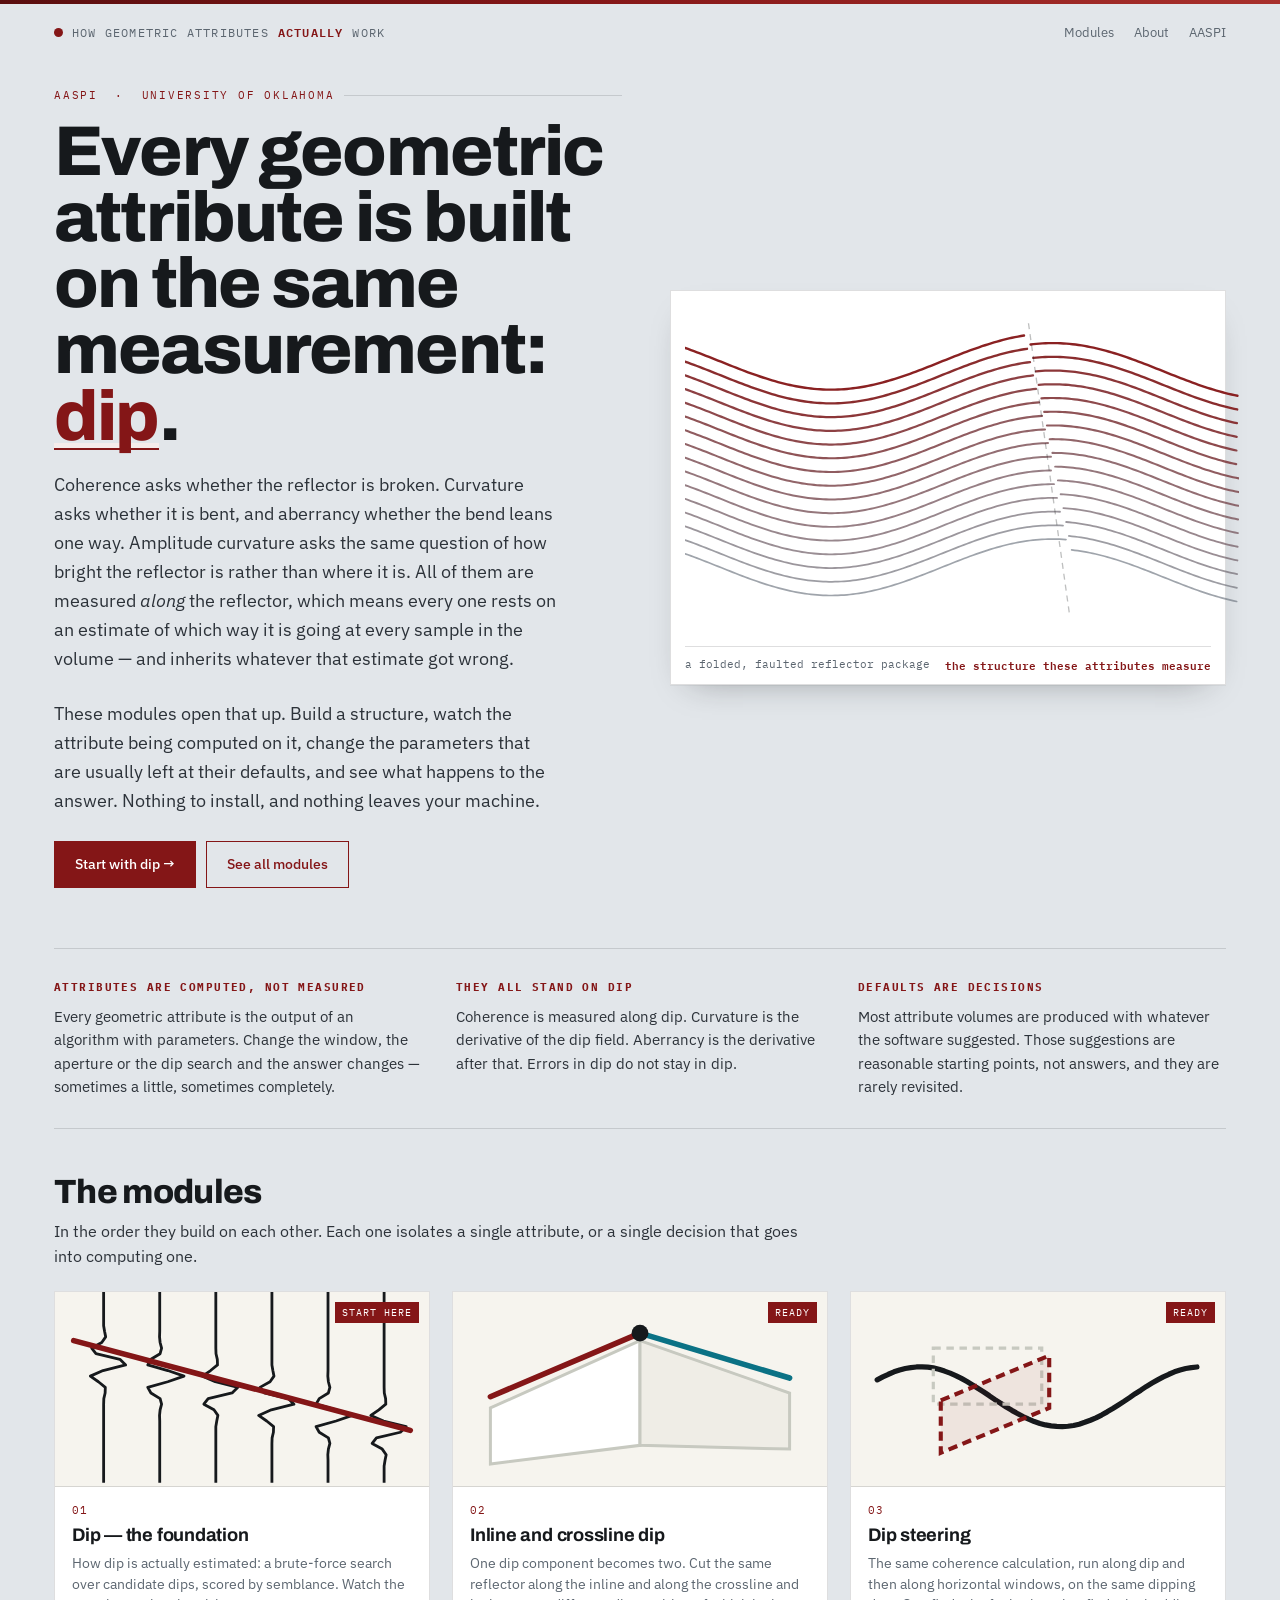
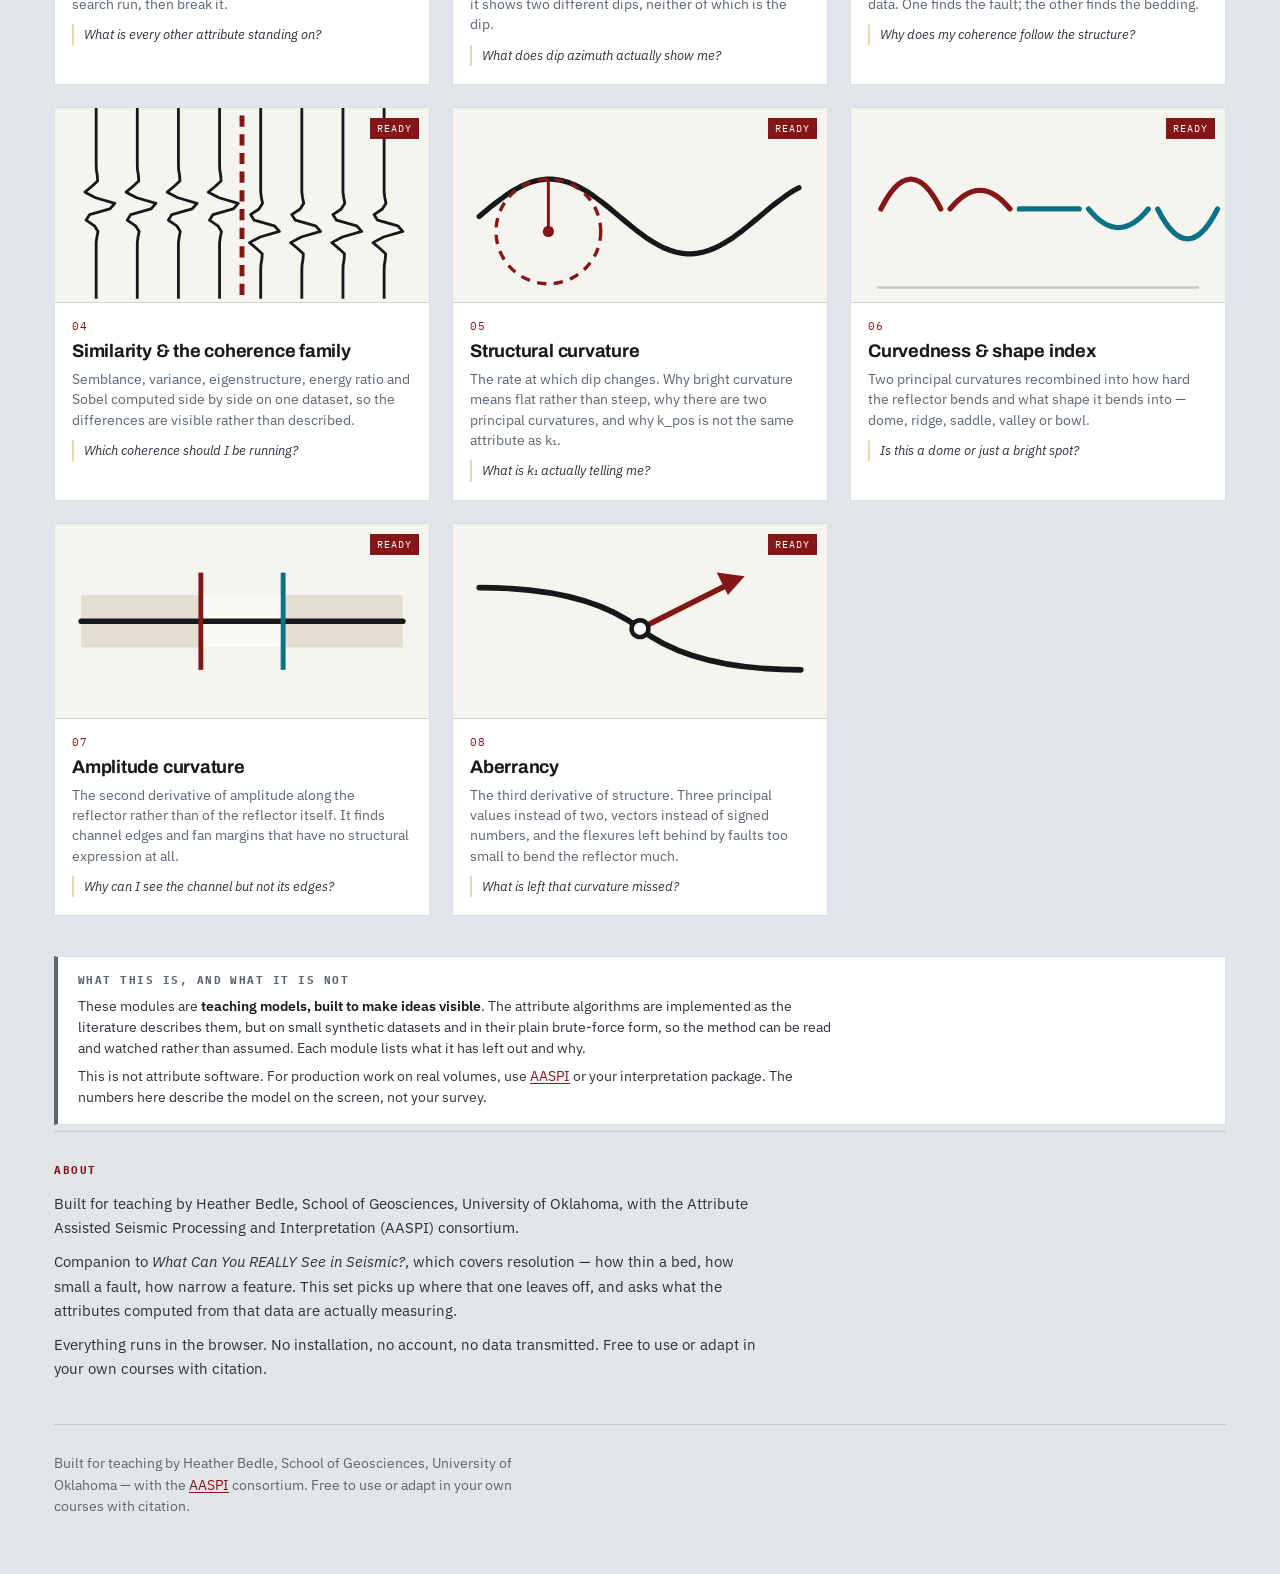
==== index.html @ 18e6659d "Update index.html" ====
<!DOCTYPE html>
<html lang="en">
<head>
<meta charset="utf-8">
<meta name="viewport" content="width=device-width, initial-scale=1">
<title>How Geometric Attributes Actually Work</title>
<meta name="description" content="Interactive modules on seismic geometric attributes: dip, dip steering, coherence and energy ratio similarity, curvature, and aberrancy. Built for teaching by AASPI at the University of Oklahoma.">
<link rel="preconnect" href="https://fonts.googleapis.com">
<link rel="preconnect" href="https://fonts.gstatic.com" crossorigin>
<link href="https://fonts.googleapis.com/css2?family=Archivo:wght@600;700;800&family=IBM+Plex+Mono:wght@400;500&family=IBM+Plex+Sans:wght@400;500;600&display=swap" rel="stylesheet">
<link rel="stylesheet" href="assets/style.css">
</head>
<body>

<div class="wrap">
  <header class="masthead">
    <a class="brand" href="index.html"><span class="dot"></span>How geometric attributes <b>actually</b> work</a>
    <nav>
      <a href="#modules">Modules</a>
      <a href="#about">About</a>
      <a href="https://www.ou.edu/mcee/labs/aaspi">AASPI</a>
    </nav>
  </header>

  <!-- ================================ HERO ================================ -->
  <section class="hero">
   <div class="hero-grid">
    <div class="hero-copy">
      <p class="eyebrow">AASPI &nbsp;·&nbsp; University of Oklahoma</p>
      <h1 class="title">Every geometric attribute is built on the same measurement: <em>dip</em>.</h1>
      <p class="lede">Coherence asks whether the reflector is broken. Curvature asks whether it is bent, and
        aberrancy whether the bend leans one way. Amplitude curvature asks the same question of how bright
        the reflector is rather than where it is. All of them are measured <em>along</em> the reflector,
        which means every one rests on an estimate of which way it is going at every sample in the volume
        &mdash; and inherits whatever that estimate got wrong.</p>
      <p class="lede">These modules open that up. Build a structure, watch the attribute being computed on it,
        change the parameters that are usually left at their defaults, and see what happens to the answer.
        Nothing to install, and nothing leaves your machine.</p>
      <div class="hero-cta">
        <a class="btn" href="modules/dip.html">Start with dip →</a>
        <a class="btn ghost" href="#modules">See all modules</a>
      </div>
    </div>
    <div class="hero-panel"><canvas id="heroCanvas" aria-label="Reflector dip"></canvas>
      <div class="hero-cap"><span>a folded, faulted reflector package</span><b>the structure these attributes measure</b></div></div>
   </div>
  </section>

  <!-- ============================== THE PREMISE ============================ -->
  <section class="primer">
   <div class="primer-grid">
    <div>
      <h3>Attributes are computed, not measured</h3>
      <p>Every geometric attribute is the output of an algorithm with parameters. Change the window, the
        aperture or the dip search and the answer changes — sometimes a little, sometimes completely.</p>
    </div>
    <div>
      <h3>They all stand on dip</h3>
      <p>Coherence is measured along dip. Curvature is the derivative of the dip field. Aberrancy is the
        derivative after that. Errors in dip do not stay in dip.</p>
    </div>
    <div>
      <h3>Defaults are decisions</h3>
      <p>Most attribute volumes are produced with whatever the software suggested. Those suggestions are
        reasonable starting points, not answers, and they are rarely revisited.</p>
    </div>
   </div>
  </section>

  <!-- =============================== MODULES ============================== -->
  <section id="modules" class="modules">
    <div class="sec-head">
      <h2>The modules</h2>
      <p>In the order they build on each other. Each one isolates a single attribute, or a single decision
        that goes into computing one.</p>
    </div>

    <div class="card-grid">

      <a class="card" href="modules/dip.html">
        <div class="thumb"><svg viewBox="0 0 200 104" xmlns="http://www.w3.org/2000/svg" aria-hidden="true" preserveAspectRatio="xMidYMid meet"><rect width="200" height="104" fill="#F6F4EE"/><polyline points="26.0,0 26.0,3 26.0,6 26.0,9 26.0,12 26.0,15 26.0,18 26.5,21 27.1,24 25.0,27 19.6,30 21.9,33 34.7,36 37.8,39 25.7,42 18.9,45 23.2,48 26.9,51 26.8,54 26.1,57 26.0,60 26.0,63 26.0,66 26.0,69 26.0,72 26.0,75 26.0,78 26.0,81 26.0,84 26.0,87 26.0,90 26.0,93 26.0,96 26.0,99 26.0,102" fill="none" stroke="#16191C" stroke-width="1.5" stroke-linejoin="round"/><polyline points="56.0,0 56.0,3 56.0,6 56.0,9 56.0,12 56.0,15 56.0,18 56.0,21 55.9,24 56.2,27 57.0,30 56.2,33 51.3,36 49.6,39 60.3,42 69.0,45 60.3,48 49.6,51 51.3,54 56.2,57 57.0,60 56.2,63 55.9,66 56.0,69 56.0,72 56.0,75 56.0,78 56.0,81 56.0,84 56.0,87 56.0,90 56.0,93 56.0,96 56.0,99 56.0,102" fill="none" stroke="#16191C" stroke-width="1.5" stroke-linejoin="round"/><polyline points="86.0,0 86.0,3 86.0,6 86.0,9 86.0,12 86.0,15 86.0,18 86.0,21 86.0,24 86.0,27 86.0,30 86.1,33 86.8,36 86.9,39 83.2,42 78.9,45 85.7,48 97.8,51 94.7,54 81.9,57 79.6,60 85.0,63 87.1,66 86.5,69 86.0,72 86.0,75 86.0,78 86.0,81 86.0,84 86.0,87 86.0,90 86.0,93 86.0,96 86.0,99 86.0,102" fill="none" stroke="#16191C" stroke-width="1.5" stroke-linejoin="round"/><polyline points="116.0,0 116.0,3 116.0,6 116.0,9 116.0,12 116.0,15 116.0,18 116.0,21 116.0,24 116.0,27 116.0,30 116.0,33 116.0,36 116.0,39 116.5,42 117.1,45 115.0,48 109.6,51 111.9,54 124.7,57 127.8,60 115.7,63 108.9,66 113.2,69 116.9,72 116.8,75 116.1,78 116.0,81 116.0,84 116.0,87 116.0,90 116.0,93 116.0,96 116.0,99 116.0,102" fill="none" stroke="#16191C" stroke-width="1.5" stroke-linejoin="round"/><polyline points="146.0,0 146.0,3 146.0,6 146.0,9 146.0,12 146.0,15 146.0,18 146.0,21 146.0,24 146.0,27 146.0,30 146.0,33 146.0,36 146.0,39 146.0,42 145.9,45 146.2,48 147.0,51 146.2,54 141.3,57 139.6,60 150.3,63 159.0,66 150.3,69 139.6,72 141.3,75 146.2,78 147.0,81 146.2,84 145.9,87 146.0,90 146.0,93 146.0,96 146.0,99 146.0,102" fill="none" stroke="#16191C" stroke-width="1.5" stroke-linejoin="round"/><polyline points="176.0,0 176.0,3 176.0,6 176.0,9 176.0,12 176.0,15 176.0,18 176.0,21 176.0,24 176.0,27 176.0,30 176.0,33 176.0,36 176.0,39 176.0,42 176.0,45 176.0,48 176.0,51 176.1,54 176.8,57 176.9,60 173.2,63 168.9,66 175.7,69 187.8,72 184.7,75 171.9,78 169.6,81 175.0,84 177.1,87 176.5,90 176.0,93 176.0,96 176.0,99 176.0,102" fill="none" stroke="#16191C" stroke-width="1.5" stroke-linejoin="round"/><line x1="10" y1="26" x2="190" y2="74" stroke="#841617" stroke-width="3" stroke-linecap="round"/></svg></div>
        <div class="card-body">
          <div class="card-no">01</div>
          <h3>Dip — the foundation</h3>
          <p>How dip is actually estimated: a brute-force search over candidate dips, scored by semblance.
            Watch the search run, then break it.</p>
          <div class="q">What is every other attribute standing on?</div>
        </div>
        <span class="flag next">Start here</span>
      </a>

      <a class="card" href="modules/dip3d.html">
        <div class="thumb"><svg viewBox="0 0 200 104" xmlns="http://www.w3.org/2000/svg" aria-hidden="true" preserveAspectRatio="xMidYMid meet"><rect width="200" height="104" fill="#F6F4EE"/><path d="M20 62 L100 26 L100 82 L20 92 Z" fill="#fff" stroke="#C7C9C0" stroke-width="1.6"/><path d="M100 26 L180 54 L180 84 L100 82 Z" fill="#EFEDE6" stroke="#C7C9C0" stroke-width="1.6"/><path d="M20 56 L100 22" stroke="#841617" stroke-width="3" stroke-linecap="round"/><path d="M100 22 L180 46" stroke="#0B7285" stroke-width="3" stroke-linecap="round"/><circle cx="100" cy="22" r="4.5" fill="#16191C"/></svg></div>
        <div class="card-body">
          <div class="card-no">02</div>
          <h3>Inline and crossline dip</h3>
          <p>One dip component becomes two. Cut the same reflector along the inline and along the crossline
            and it shows two different dips, neither of which is the dip.</p>
          <div class="q">What does dip azimuth actually show me?</div>
        </div>
        <span class="flag next">Ready</span>
      </a>

      <a class="card" href="modules/dipsteer.html">
        <div class="thumb"><svg viewBox="0 0 200 104" xmlns="http://www.w3.org/2000/svg" aria-hidden="true" preserveAspectRatio="xMidYMid meet"><rect width="200" height="104" fill="#F6F4EE"/><polyline points="14.0,47.0 17.0,45.4 20.0,44.0 23.0,42.7 26.0,41.7 29.0,40.9 32.0,40.4 35.0,40.1 38.0,40.0 41.0,40.2 44.0,40.6 47.0,41.3 50.0,42.3 53.0,43.4 56.0,44.7 59.0,46.2 62.0,47.9 65.0,49.7 68.0,51.6 71.0,53.5 74.0,55.5 77.0,57.6 80.0,59.5 83.0,61.5 86.0,63.3 89.0,65.0 92.0,66.6 95.0,68.0 98.0,69.3 101.0,70.3 104.0,71.1 107.0,71.6 110.0,71.9 113.0,72.0 116.0,71.8 119.0,71.4 122.0,70.7 125.0,69.7 128.0,68.6 131.0,67.3 134.0,65.8 137.0,64.1 140.0,62.3 143.0,60.4 146.0,58.5 149.0,56.5 152.0,54.4 155.0,52.5 158.0,50.5 161.0,48.7 164.0,47.0 167.0,45.4 170.0,44.0 173.0,42.7 176.0,41.7 179.0,40.9 182.0,40.4 185.0,40.1" fill="none" stroke="#16191C" stroke-width="2.8" stroke-linecap="round" stroke-linejoin="round"/><rect x="44" y="30" width="58" height="30" fill="none" stroke="#C7C9C0" stroke-width="1.7" stroke-dasharray="4 3"/><path d="M48 58 L106 34 L106 62 L48 86 Z" fill="rgba(132,22,23,.07)" stroke="#841617" stroke-width="2.2" stroke-dasharray="5 3"/></svg></div>
        <div class="card-body">
          <div class="card-no">03</div>
          <h3>Dip steering</h3>
          <p>The same coherence calculation, run along dip and then along horizontal windows, on the same
            dipping data. One finds the fault; the other finds the bedding.</p>
          <div class="q">Why does my coherence follow the structure?</div>
        </div>
        <span class="flag next">Ready</span>
      </a>

      <a class="card" href="modules/coherence.html">
        <div class="thumb"><svg viewBox="0 0 200 104" xmlns="http://www.w3.org/2000/svg" aria-hidden="true" preserveAspectRatio="xMidYMid meet"><rect width="200" height="104" fill="#F6F4EE"/><polyline points="22.0,0 22.0,3 22.0,6 22.0,9 22.0,12 22.0,15 22.0,18 22.0,21 22.0,24 22.0,27 22.0,30 22.1,33 22.6,36 22.8,39 19.6,42 16.0,45 21.7,48 32.0,51 29.3,54 18.5,57 16.6,60 21.1,63 23.0,66 22.4,69 22.0,72 22.0,75 22.0,78 22.0,81 22.0,84 22.0,87 22.0,90 22.0,93 22.0,96 22.0,99 22.0,102" fill="none" stroke="#16191C" stroke-width="1.5" stroke-linejoin="round"/><polyline points="44.0,0 44.0,3 44.0,6 44.0,9 44.0,12 44.0,15 44.0,18 44.0,21 44.0,24 44.0,27 44.0,30 44.1,33 44.6,36 44.8,39 41.6,42 38.0,45 43.7,48 54.0,51 51.3,54 40.5,57 38.6,60 43.1,63 45.0,66 44.4,69 44.0,72 44.0,75 44.0,78 44.0,81 44.0,84 44.0,87 44.0,90 44.0,93 44.0,96 44.0,99 44.0,102" fill="none" stroke="#16191C" stroke-width="1.5" stroke-linejoin="round"/><polyline points="66.0,0 66.0,3 66.0,6 66.0,9 66.0,12 66.0,15 66.0,18 66.0,21 66.0,24 66.0,27 66.0,30 66.1,33 66.6,36 66.8,39 63.6,42 60.0,45 65.7,48 76.0,51 73.3,54 62.5,57 60.6,60 65.1,63 67.0,66 66.4,69 66.0,72 66.0,75 66.0,78 66.0,81 66.0,84 66.0,87 66.0,90 66.0,93 66.0,96 66.0,99 66.0,102" fill="none" stroke="#16191C" stroke-width="1.5" stroke-linejoin="round"/><polyline points="88.0,0 88.0,3 88.0,6 88.0,9 88.0,12 88.0,15 88.0,18 88.0,21 88.0,24 88.0,27 88.0,30 88.1,33 88.6,36 88.8,39 85.6,42 82.0,45 87.7,48 98.0,51 95.3,54 84.5,57 82.6,60 87.1,63 89.0,66 88.4,69 88.0,72 88.0,75 88.0,78 88.0,81 88.0,84 88.0,87 88.0,90 88.0,93 88.0,96 88.0,99 88.0,102" fill="none" stroke="#16191C" stroke-width="1.5" stroke-linejoin="round"/><polyline points="110.0,0 110.0,3 110.0,6 110.0,9 110.0,12 110.0,15 110.0,18 110.0,21 110.0,24 110.0,27 110.0,30 110.0,33 110.0,36 110.0,39 110.0,42 110.0,45 110.4,48 111.0,51 109.1,54 104.6,57 106.5,60 117.3,63 120.0,66 109.7,69 104.0,72 107.6,75 110.8,78 110.6,81 110.1,84 110.0,87 110.0,90 110.0,93 110.0,96 110.0,99 110.0,102" fill="none" stroke="#16191C" stroke-width="1.5" stroke-linejoin="round"/><polyline points="132.0,0 132.0,3 132.0,6 132.0,9 132.0,12 132.0,15 132.0,18 132.0,21 132.0,24 132.0,27 132.0,30 132.0,33 132.0,36 132.0,39 132.0,42 132.0,45 132.4,48 133.0,51 131.1,54 126.6,57 128.5,60 139.3,63 142.0,66 131.7,69 126.0,72 129.6,75 132.8,78 132.6,81 132.1,84 132.0,87 132.0,90 132.0,93 132.0,96 132.0,99 132.0,102" fill="none" stroke="#16191C" stroke-width="1.5" stroke-linejoin="round"/><polyline points="154.0,0 154.0,3 154.0,6 154.0,9 154.0,12 154.0,15 154.0,18 154.0,21 154.0,24 154.0,27 154.0,30 154.0,33 154.0,36 154.0,39 154.0,42 154.0,45 154.4,48 155.0,51 153.1,54 148.6,57 150.5,60 161.3,63 164.0,66 153.7,69 148.0,72 151.6,75 154.8,78 154.6,81 154.1,84 154.0,87 154.0,90 154.0,93 154.0,96 154.0,99 154.0,102" fill="none" stroke="#16191C" stroke-width="1.5" stroke-linejoin="round"/><polyline points="176.0,0 176.0,3 176.0,6 176.0,9 176.0,12 176.0,15 176.0,18 176.0,21 176.0,24 176.0,27 176.0,30 176.0,33 176.0,36 176.0,39 176.0,42 176.0,45 176.4,48 177.0,51 175.1,54 170.6,57 172.5,60 183.3,63 186.0,66 175.7,69 170.0,72 173.6,75 176.8,78 176.6,81 176.1,84 176.0,87 176.0,90 176.0,93 176.0,96 176.0,99 176.0,102" fill="none" stroke="#16191C" stroke-width="1.5" stroke-linejoin="round"/><line x1="100" y1="4" x2="100" y2="100" stroke="#841617" stroke-width="2.6" stroke-dasharray="6 4"/></svg></div>
        <div class="card-body">
          <div class="card-no">04</div>
          <h3>Similarity &amp; the coherence family</h3>
          <p>Semblance, variance, eigenstructure, energy ratio and Sobel computed side by side on one
            dataset, so the differences are visible rather than described.</p>
          <div class="q">Which coherence should I be running?</div>
        </div>
        <span class="flag next">Ready</span>
      </a>


      <a class="card" href="modules/curvature.html">
        <div class="thumb"><svg viewBox="0 0 200 104" xmlns="http://www.w3.org/2000/svg" aria-hidden="true" preserveAspectRatio="xMidYMid meet"><rect width="200" height="104" fill="#F6F4EE"/><polyline points="14.0,58.0 17.0,55.5 20.0,53.0 23.0,50.6 26.0,48.4 29.0,46.2 32.0,44.3 35.0,42.6 38.0,41.1 41.0,39.9 44.0,39.0 47.0,38.4 50.0,38.0 53.0,38.0 56.0,38.4 59.0,39.0 62.0,39.9 65.0,41.1 68.0,42.6 71.0,44.3 74.0,46.2 77.0,48.4 80.0,50.6 83.0,53.0 86.0,55.5 89.0,58.0 92.0,60.5 95.0,63.0 98.0,65.4 101.0,67.6 104.0,69.8 107.0,71.7 110.0,73.4 113.0,74.9 116.0,76.1 119.0,77.0 122.0,77.6 125.0,78.0 128.0,78.0 131.0,77.6 134.0,77.0 137.0,76.1 140.0,74.9 143.0,73.4 146.0,71.7 149.0,69.8 152.0,67.6 155.0,65.4 158.0,63.0 161.0,60.5 164.0,58.0 167.0,55.5 170.0,53.0 173.0,50.6 176.0,48.4 179.0,46.2 182.0,44.3 185.0,42.6" fill="none" stroke="#16191C" stroke-width="2.8" stroke-linecap="round" stroke-linejoin="round"/><circle cx="51" cy="66" r="28" fill="none" stroke="#841617" stroke-width="1.8" stroke-dasharray="5 4"/><line x1="51" y1="38" x2="51" y2="66" stroke="#841617" stroke-width="1.6"/><circle cx="51" cy="66" r="3" fill="#841617"/></svg></div>
        <div class="card-body">
          <div class="card-no">05</div>
          <h3>Structural curvature</h3>
          <p>The rate at which dip changes. Why bright curvature means flat rather than steep, why there are
            two principal curvatures, and why k_pos is not the same attribute as k&#8321;.</p>
          <div class="q">What is k&#8321; actually telling me?</div>
        </div>
        <span class="flag next">Ready</span>
      </a>

      <a class="card" href="modules/shape.html">
        <div class="thumb"><svg viewBox="0 0 200 104" xmlns="http://www.w3.org/2000/svg" aria-hidden="true" preserveAspectRatio="xMidYMid meet"><rect width="200" height="104" fill="#F6F4EE"/><path d="M16 54 Q32 22 48 54" fill="none" stroke="#841617" stroke-width="2.8" stroke-linecap="round"/><path d="M53 54 Q69 34 85 54" fill="none" stroke="#841617" stroke-width="2.8" stroke-linecap="round"/><path d="M90 54 Q106 54 122 54" fill="none" stroke="#0B7285" stroke-width="2.8" stroke-linecap="round"/><path d="M127 54 Q143 74 159 54" fill="none" stroke="#0B7285" stroke-width="2.8" stroke-linecap="round"/><path d="M164 54 Q180 86 196 54" fill="none" stroke="#0B7285" stroke-width="2.8" stroke-linecap="round"/><line x1="14" y1="96" x2="186" y2="96" stroke="#C7C9C0" stroke-width="1.4"/></svg></div>
        <div class="card-body">
          <div class="card-no">06</div>
          <h3>Curvedness &amp; shape index</h3>
          <p>Two principal curvatures recombined into how hard the reflector bends and what shape it bends
            into &mdash; dome, ridge, saddle, valley or bowl.</p>
          <div class="q">Is this a dome or just a bright spot?</div>
        </div>
        <span class="flag next">Ready</span>
      </a>

      <a class="card" href="modules/ampcurv.html">
        <div class="thumb"><svg viewBox="0 0 200 104" xmlns="http://www.w3.org/2000/svg" aria-hidden="true" preserveAspectRatio="xMidYMid meet"><rect width="200" height="104" fill="#F6F4EE"/><rect x="14" y="38" width="172" height="28" fill="#E4DED0"/><rect x="78" y="38" width="44" height="28" fill="#FBFAF7"/><line x1="14" y1="52" x2="186" y2="52" stroke="#16191C" stroke-width="3" stroke-linecap="round"/><line x1="78" y1="26" x2="78" y2="78" stroke="#841617" stroke-width="2.6"/><line x1="122" y1="26" x2="122" y2="78" stroke="#0B7285" stroke-width="2.6"/></svg></div>
        <div class="card-body">
          <div class="card-no">07</div>
          <h3>Amplitude curvature</h3>
          <p>The second derivative of amplitude along the reflector rather than of the reflector itself. It finds channel edges and fan margins that have no structural expression at all.</p>
          <div class="q">Why can I see the channel but not its edges?</div>
        </div>
        <span class="flag next">Ready</span>
      </a>

      <a class="card" href="modules/aberrancy.html">
        <div class="thumb"><svg viewBox="0 0 200 104" xmlns="http://www.w3.org/2000/svg" aria-hidden="true" preserveAspectRatio="xMidYMid meet"><rect width="200" height="104" fill="#F6F4EE"/><path d="M14 34 Q72 34 100 56 Q128 78 186 78" fill="none" stroke="#16191C" stroke-width="3" stroke-linecap="round"/><line x1="100" y1="56" x2="152" y2="30" stroke="#841617" stroke-width="3" stroke-linecap="round"/><polygon points="156,28 141,26 147,38" fill="#841617"/><circle cx="100" cy="56" r="4.5" fill="#fff" stroke="#16191C" stroke-width="2.4"/></svg></div>
        <div class="card-body">
          <div class="card-no">08</div>
          <h3>Aberrancy</h3>
          <p>The third derivative of structure. Three principal values instead of two, vectors instead of signed numbers, and the flexures left behind by faults too small to bend the reflector much.</p>
          <div class="q">What is left that curvature missed?</div>
        </div>
        <span class="flag next">Ready</span>
      </a>

    </div>
  </section>

  <!-- ============================== DISCLAIMER ============================= -->
  <section class="disclaimer">
    <h4>What this is, and what it is not</h4>
    <p>These modules are <b>teaching models, built to make ideas visible</b>. The attribute algorithms are
      implemented as the literature describes them, but on small synthetic datasets and in their plain
      brute-force form, so the method can be read and watched rather than assumed. Each module lists what it
      has left out and why.</p>
    <p>This is not attribute software. For production work on real volumes, use
      <a href="https://www.ou.edu/mcee/labs/aaspi">AASPI</a> or your interpretation package. The numbers here
      describe the model on the screen, not your survey.</p>
  </section>

  <!-- ================================ ABOUT =============================== -->
  <section id="about" class="about">
    <div class="about-copy">
      <h2>About</h2>
      <p>Built for teaching by Heather Bedle, School of Geosciences, University of Oklahoma, with the
        Attribute Assisted Seismic Processing and Interpretation (AASPI) consortium.</p>
      <p>Companion to <em>What Can You REALLY See in Seismic?</em>, which covers resolution — how thin a bed,
        how small a fault, how narrow a feature. This set picks up where that one leaves off, and asks what
        the attributes computed from that data are actually measuring.</p>
      <p>Everything runs in the browser. No installation, no account, no data transmitted. Free to use or
        adapt in your own courses with citation.</p>
    </div>
  </section>

  <footer>
    <div class="foot-grid">
      <p>Built for teaching by Heather Bedle, School of Geosciences, University of Oklahoma —
        with the <a href="https://www.ou.edu/mcee/labs/aaspi">AASPI</a> consortium.
        Free to use or adapt in your own courses with citation.</p>
    </div>
  </footer>
</div>

<script src="assets/seismic.js"></script>
<script src="assets/attributes.js"></script>
<script>
(function () {
  'use strict';

  /* Hero: one fold, one fault, evenly spaced horizons. Every horizon is the
     same shape, so the picture reads as structure rather than as noise. */
  function drawHero() {
    const c = document.getElementById('heroCanvas');
    if (!c || !c.parentElement) return;
    const w = c.parentElement.clientWidth;
    const h = Math.max(230, Math.round(w * 0.60));
    const ctx = SEIS.fitCanvas(c, w, h);
    ctx.clearRect(0, 0, w, h);

    const N = 16;
    const top = h * 0.17, span = h * 0.62;
    const AMP = h * 0.085;
    const FX = 0.62 * w, FSL = 0.20;
    const THROW = (span / (N - 1)) * 0.72;   // just under one horizon spacing

    const fold = (x) => AMP * Math.sin(2 * Math.PI * (x / w) * 1.25 - 0.5);
    const cutAt = (yBase) => FX + FSL * (yBase - top);
    const yOf = (x, yBase) => yBase + fold(x) + (x > cutAt(yBase) ? THROW : 0);

    for (let n = 0; n < N; n++) {
      const t = n / (N - 1);
      const yBase = top + t * span;
      const r = Math.round(132 + (108 - 132) * t);
      const g = Math.round(22 + (116 - 22) * t);
      const b = Math.round(23 + (126 - 23) * t);
      ctx.save();
      ctx.strokeStyle = 'rgb(' + r + ',' + g + ',' + b + ')';
      ctx.globalAlpha = 0.95 - 0.30 * t;
      ctx.lineWidth = 2.4 - 0.7 * t;
      ctx.lineCap = 'round';
      const cut = cutAt(yBase);
      [[0, cut - 2], [cut + 2, w]].forEach((seg) => {
        ctx.beginPath();
        let first = true;
        for (let x = seg[0]; x <= seg[1]; x += 3) {
          const y = yOf(x, yBase);
          first ? ctx.moveTo(x, y) : ctx.lineTo(x, y);
          first = false;
        }
        ctx.stroke();
      });
      ctx.restore();
    }

    // the fault plane, faint, stopping where the horizons stop
    ctx.save();
    ctx.strokeStyle = 'rgba(22,25,28,.28)';
    ctx.lineWidth = 1.3; ctx.setLineDash([6, 5]);
    ctx.beginPath();
    ctx.moveTo(cutAt(top), top - AMP - 10);
    ctx.lineTo(cutAt(top + span), top + span + AMP + THROW + 10);
    ctx.stroke();
    ctx.restore();
  }

  function thumbDip(canvas) {
    const w = canvas.parentElement.clientWidth, h = 118;
    const ctx = SEIS.fitCanvas(canvas, w, h);
    ctx.clearRect(0, 0, w, h);
    const NX = 140, NT = 160, DT = 0.002;
    const shift = (ix) => 13 * Math.sin(2 * Math.PI * ix / 80) + (ix > 0.6 * NX ? 8 : 0);
    const trueP = (ix) => 13 * (2 * Math.PI / 80) * Math.cos(2 * Math.PI * ix / 80);
    const off = document.createElement('canvas');
    off.width = NX; off.height = NT;
    const octx = off.getContext('2d');
    const img = octx.createImageData(NX, NT);
    for (let it = 0; it < NT; it++) {
      for (let ix = 0; ix < NX; ix++) {
        const c = ATTR.MAPS.dip(trueP(ix) / 1.4);
        const q = it * NX + ix;
        img.data[q * 4] = c[0]; img.data[q * 4 + 1] = c[1];
        img.data[q * 4 + 2] = c[2]; img.data[q * 4 + 3] = 255;
      }
    }
    octx.putImageData(img, 0, 0);
    ctx.imageSmoothingEnabled = true;
    ctx.drawImage(off, 0, 0, w, h);
    ctx.save();
    ctx.strokeStyle = 'rgba(22,25,28,.55)'; ctx.lineWidth = 1.4;
    ctx.setLineDash([4, 3]);
    ctx.beginPath();
    ctx.moveTo(0.6 * w, 0); ctx.lineTo(0.6 * w, h);
    ctx.stroke(); ctx.restore();
  }

  function drawThumbs() {
  }

  function all() { drawHero(); drawThumbs(); }
  let rt;
  window.addEventListener('resize', () => { clearTimeout(rt); rt = setTimeout(all, 150); });
  all();
  document.fonts && document.fonts.ready.then(all);
})();
</script>
</body>
</html>
---- assets/style.css ----
/* ===========================================================================
   What Can You REALLY See in Seismic?
   Shared stylesheet — OU crimson / cream identity
   =========================================================================== */

:root {
  --ink:        #16191C;
  --ink-soft:   #2C3239;
  --paper:      #E2E6EA;
  --panel:      #FFFFFF;
  --crimson:    #841617;
  --crimson-dp: #5A0E0F;
  --cream:      #F5ECEB;
  --cream-edge: #E6D9AE;
  --slate:      #5C6670;
  --rule:       rgba(22, 25, 28, 0.14);

  --display: "Archivo", "Helvetica Neue", Arial, sans-serif;
  --body:    "IBM Plex Sans", system-ui, -apple-system, sans-serif;
  --mono:    "IBM Plex Mono", ui-monospace, "SF Mono", Menlo, monospace;

  --maxw: 1220px;
}

* { box-sizing: border-box; }

/* author display rules outrank the UA sheet's [hidden] rule, so make it stick */
[hidden] { display: none !important; }

html { -webkit-text-size-adjust: 100%; }

body {
  margin: 0;
  background: var(--paper);
  color: var(--ink);
  font-family: var(--body);
  font-size: 16px;
  line-height: 1.62;
  -webkit-font-smoothing: antialiased;
}

/* Crimson hairline that runs across the very top of every page */
body::before {
  content: "";
  display: block;
  height: 4px;
  background: linear-gradient(90deg, var(--crimson-dp), var(--crimson) 45%, #A8302C);
}

a { color: var(--crimson); text-decoration-thickness: 1px; text-underline-offset: 2px; }
a:hover { color: var(--crimson-dp); }

:focus-visible {
  outline: 2.5px solid var(--crimson);
  outline-offset: 2px;
  border-radius: 2px;
}

.wrap { max-width: var(--maxw); margin: 0 auto; padding: 0 24px; }

/* --- eyebrow / labels ---------------------------------------------------- */

.eyebrow {
  font-family: var(--mono);
  font-size: 11px;
  letter-spacing: 0.16em;
  text-transform: uppercase;
  color: var(--crimson);
  margin: 0 0 14px;
  display: flex;
  align-items: center;
  gap: 10px;
}
.eyebrow::after {
  content: "";
  flex: 1;
  height: 1px;
  background: var(--rule);
}

/* --- site header --------------------------------------------------------- */

.masthead {
  display: flex;
  align-items: baseline;
  justify-content: space-between;
  gap: 16px;
  padding: 18px 0 0;
  flex-wrap: wrap;
}
.brand {
  font-family: var(--mono);
  font-size: 12px;
  letter-spacing: 0.1em;
  text-transform: uppercase;
  color: var(--slate);
  text-decoration: none;
  display: flex;
  align-items: center;
  gap: 9px;
}
.brand b { color: var(--crimson); font-weight: 600; }
.brand .dot {
  width: 9px; height: 9px; border-radius: 50%;
  background: var(--crimson);
  flex: none;
}
.masthead nav { display: flex; gap: 20px; font-size: 13px; }
.masthead nav a { color: var(--slate); text-decoration: none; }
.masthead nav a:hover { color: var(--crimson); }

/* --- hero ---------------------------------------------------------------- */

.hero { padding: 44px 0 20px; }

.hero-grid {
  display: grid;
  grid-template-columns: minmax(0, 1.02fr) minmax(0, 1fr);
  gap: 48px;
  align-items: center;
}

h1.title {
  font-family: var(--display);
  font-weight: 800;
  font-size: clamp(2.6rem, 6.4vw, 4.4rem);
  line-height: 0.94;
  letter-spacing: -0.026em;
  margin: 0 0 20px;
  text-wrap: balance;
}
h1.title em {
  font-style: normal;
  color: var(--crimson);
  position: relative;
  white-space: nowrap;
}
/* underline that reads like a picked horizon */
h1.title em::after {
  content: "";
  position: absolute;
  left: 0; right: 0; bottom: 0.07em;
  height: 5px;
  background: var(--cream);
  border-bottom: 2px solid var(--crimson);
  z-index: -1;
}

.lede {
  font-size: 1.12rem;
  color: var(--ink-soft);
  max-width: 46ch;
  margin: 0 0 26px;
}
.lede strong { color: var(--ink); font-weight: 600; }

/* --- hero live panel ----------------------------------------------------- */

.hero-panel {
  background: var(--panel);
  border: 1px solid var(--rule);
  box-shadow: 0 1px 0 rgba(22,25,28,.05), 0 14px 34px -20px rgba(22,25,28,.4);
  padding: 14px 14px 10px;
}
.hero-panel canvas { display: block; width: 100%; height: auto; }
.hero-cap {
  display: flex; justify-content: space-between; align-items: center;
  gap: 12px;
  font-family: var(--mono);
  font-size: 11px;
  color: var(--slate);
  padding-top: 9px;
  margin-top: 9px;
  border-top: 1px solid var(--rule);
  flex-wrap: wrap;
}
.hero-cap b { color: var(--crimson); font-weight: 600; font-variant-numeric: tabular-nums; }

/* --- buttons ------------------------------------------------------------- */

.btn {
  display: inline-flex; align-items: center; gap: 8px;
  font-family: var(--body); font-size: 14px; font-weight: 500;
  padding: 11px 20px;
  border: 1px solid var(--crimson);
  background: var(--crimson);
  color: #fff;
  text-decoration: none;
  cursor: pointer;
  transition: background .15s, transform .15s;
}
.btn:hover { background: var(--crimson-dp); border-color: var(--crimson-dp); color: #fff; transform: translateY(-1px); }
.btn.ghost { background: transparent; color: var(--crimson); }
.btn.ghost:hover { background: var(--cream); color: var(--crimson-dp); }
.btn.small { padding: 7px 13px; font-size: 12.5px; }

/* --- primer strip -------------------------------------------------------- */

.primer {
  border-top: 1px solid var(--rule);
  border-bottom: 1px solid var(--rule);
  margin-top: 40px;
  padding: 30px 0;
}
.primer-grid { display: grid; grid-template-columns: repeat(3, 1fr); gap: 34px; }
.primer h3 {
  font-family: var(--mono); font-size: 11px; letter-spacing: .13em;
  text-transform: uppercase; color: var(--crimson); margin: 0 0 8px;
}
.primer p { margin: 0; font-size: 14.5px; color: var(--ink-soft); }
.primer .eq {
  font-family: var(--mono); font-size: 15px; color: var(--ink);
  background: var(--cream); border-left: 3px solid var(--crimson);
  padding: 5px 10px; display: inline-block; margin-bottom: 9px;
}

/* --- module cards -------------------------------------------------------- */

.modules { padding: 46px 0 30px; }

.card-grid {
  display: grid;
  grid-template-columns: repeat(auto-fill, minmax(300px, 1fr));
  gap: 22px;
}

.card {
  background: var(--panel);
  border: 1px solid var(--rule);
  display: flex; flex-direction: column;
  text-decoration: none; color: inherit;
  transition: transform .16s, box-shadow .16s, border-color .16s;
  position: relative;
  overflow: hidden;
}
a.card:hover {
  transform: translateY(-3px);
  border-color: rgba(132,22,23,.5);
  box-shadow: 0 16px 30px -22px rgba(22,25,28,.55);
}
.card canvas { display: block; width: 100%; height: auto; background: #fff; }
.card-body { padding: 15px 17px 18px; flex: 1; display: flex; flex-direction: column; }
.card-no {
  font-family: var(--mono); font-size: 11px; color: var(--crimson);
  letter-spacing: .1em; margin-bottom: 5px;
}
.card h3 {
  font-family: var(--display); font-weight: 700; font-size: 1.14rem;
  margin: 0 0 6px; line-height: 1.2; letter-spacing: -0.012em;
}
.card p { margin: 0; font-size: 13.6px; color: var(--slate); line-height: 1.5; }
.card .q {
  margin-top: 10px; font-size: 13px; color: var(--ink-soft);
  border-left: 2px solid var(--cream-edge); padding-left: 10px; font-style: italic;
}

/* card artwork: one flat illustration per module, drawn from that module's
   own subject rather than a generic glyph */
.thumb {
  border-bottom: 1px solid var(--rule);
  background: #F6F4EE;
  line-height: 0;
  overflow: hidden;
}
.thumb svg { display: block; width: 100%; height: auto; }
a.card:hover .thumb { background: #FBF9F4; }

.card.planned { opacity: .62; }
.card.planned .thumb {
  height: 96px; background: repeating-linear-gradient(
    -45deg, #fff, #fff 7px, #F4F4F1 7px, #F4F4F1 14px);
}
.flag {
  position: absolute; top: 10px; right: 10px;
  font-family: var(--mono); font-size: 9.5px; letter-spacing: .11em;
  text-transform: uppercase; padding: 3px 7px;
  background: var(--ink); color: #fff;
}
.flag.next { background: var(--crimson); }

/* --- landing page: section heads, hero buttons, about --------------------- */

.hero-cta { display: flex; gap: 10px; flex-wrap: wrap; }

.sec-head { margin-bottom: 22px; max-width: 76ch; }
.sec-head h2 {
  font-family: var(--display); font-weight: 800;
  font-size: clamp(1.6rem, 3.2vw, 2.1rem); letter-spacing: -0.02em;
  margin: 0 0 8px; line-height: 1.05;
}
.sec-head p { margin: 0; color: var(--ink-soft); font-size: 15.5px; }

.about {
  border-top: 1px solid var(--rule);
  padding: 30px 0 6px;
}
.about h2 {
  font-family: var(--mono); font-size: 11px; letter-spacing: .14em;
  text-transform: uppercase; color: var(--crimson); margin: 0 0 12px;
}
.about p { margin: 0 0 10px; color: var(--ink-soft); font-size: 15px; max-width: 78ch; }

/* --- next module ---------------------------------------------------------- */

.nextup {
  background: var(--panel);
  border: 1px solid var(--rule);
  border-left: 4px solid var(--crimson);
  padding: 16px 20px 18px;
  margin: 26px 0 2px;
}
.nextup .eyebrow { margin-bottom: 9px; }
.nextup h3 {
  font-family: var(--display); font-weight: 700; font-size: 1.24rem;
  margin: 0 0 7px; letter-spacing: -0.012em; line-height: 1.2;
}
.nextup h3 a { color: var(--ink); text-decoration: none; }
.nextup h3 a:hover { color: var(--crimson); }
.nextup p { margin: 0 0 13px; font-size: 14.5px; color: var(--ink-soft); max-width: 82ch; }
.nextup .btn { margin-right: 8px; }

/* --- disclaimer ---------------------------------------------------------- */

.disclaimer {
  background: var(--panel);
  border: 1px solid var(--rule);
  border-left: 4px solid var(--slate);
  padding: 15px 20px 16px;
  margin: 10px 0 6px;
}
.disclaimer h4 {
  font-family: var(--mono); font-size: 10.5px; letter-spacing: .14em;
  text-transform: uppercase; color: var(--slate); margin: 0 0 7px;
}
.disclaimer p {
  margin: 0; font-size: 13.5px; color: var(--ink-soft); max-width: 96ch; line-height: 1.55;
}
.disclaimer p + p { margin-top: 7px; }
.disclaimer b { color: var(--ink); font-weight: 600; }

/* --- footer -------------------------------------------------------------- */

footer {
  border-top: 1px solid var(--rule);
  margin-top: 26px; padding: 28px 0 50px;
  font-size: 13.5px; color: var(--slate);
}
footer .foot-grid { display: flex; justify-content: space-between; gap: 26px; flex-wrap: wrap; }
footer p { margin: 0 0 6px; max-width: 62ch; }

/* ===========================================================================
   MODULE PAGES
   =========================================================================== */

.mod-head { padding: 22px 0 18px; border-bottom: 1px solid var(--rule); }
.mod-head h1 {
  font-family: var(--display); font-weight: 800;
  font-size: clamp(1.8rem, 3.6vw, 2.5rem); letter-spacing: -0.022em;
  margin: 8px 0 8px; line-height: 1.03;
}
.mod-head .sub { margin: 0; color: var(--ink-soft); max-width: 92ch; font-size: 15.5px; }

.lab {
  display: grid;
  grid-template-columns: 292px minmax(0, 1fr);
  gap: 26px;
  padding: 26px 0 10px;
  align-items: start;
}

/* control rail */
.rail {
  background: var(--panel);
  border: 1px solid var(--rule);
  padding: 16px 16px 18px;
  position: sticky; top: 14px;
}
.rail h2, .ctl-col h2 {
  font-family: var(--mono); font-size: 10.5px; letter-spacing: .15em;
  text-transform: uppercase; color: var(--crimson);
  margin: 0 0 13px; padding-bottom: 8px; border-bottom: 1px solid var(--rule);
}
.rail h2:not(:first-child) { margin-top: 22px; }

/* --- controls as a band across the top (used by the fault module) -------- */

.controls {
  display: grid;
  grid-template-columns: repeat(auto-fit, minmax(212px, 1fr));
  gap: 4px 26px;
  background: var(--panel);
  border: 1px solid var(--rule);
  padding: 17px 22px 20px;
  margin-top: 20px;
}
.ctl-col { min-width: 0; }
.ctl-col h2 { margin-top: 0; }
.ctl-col .btn { width: 100%; justify-content: center; margin-top: 7px; }

/* --- editable layer table (1D model module) ------------------------------ */

.ltab { width: 100%; border-collapse: collapse; font-size: 12.5px; }
.ltab th {
  font-family: var(--mono); font-size: 9.5px; letter-spacing: .08em;
  text-transform: uppercase; color: var(--slate); font-weight: 500;
  text-align: left; padding: 0 5px 6px; white-space: nowrap;
}
.ltab td { padding: 3px 5px; border-top: 1px solid var(--rule); vertical-align: middle; }
.ltab input {
  width: 100%; min-width: 54px;
  font-family: var(--mono); font-size: 12.5px; padding: 4px 6px;
  border: 1px solid var(--rule); background: #fff; color: var(--ink);
}
.ltab input:disabled { background: #F4F5F3; color: var(--slate); }
.ltab .ro {
  font-family: var(--mono); font-size: 12px; color: var(--crimson-dp);
  text-align: right; font-variant-numeric: tabular-nums; white-space: nowrap;
}
.ltab .name { font-size: 12px; color: var(--ink-soft); white-space: nowrap; }
.ltab .chip {
  width: 15px; height: 15px; display: inline-block; vertical-align: -3px;
  border: 1px solid rgba(22,25,28,.3); margin-right: 7px;
}
.ltab .rowbtn {
  border: 1px solid var(--rule); background: #fff; color: var(--slate);
  font-family: var(--mono); font-size: 13px; line-height: 1;
  padding: 4px 7px; cursor: pointer;
}
.ltab .rowbtn:hover { border-color: var(--crimson); color: var(--crimson); }
.tab-wrap { overflow-x: auto; }

/* --- stat strip under the section --------------------------------------- */

.stats {
  display: grid;
  grid-template-columns: repeat(auto-fit, minmax(156px, 1fr));
  gap: 1px;
  background: var(--rule);
  border: 1px solid var(--rule);
  margin-top: 16px;
}
.stat {
  background: var(--cream);
  padding: 8px 12px 9px;
  display: flex; flex-direction: column; gap: 2px;
  min-width: 0;
}
.stat span { font-size: 11px; color: var(--ink-soft); line-height: 1.32; }
.stat b {
  font-family: var(--mono); font-size: 13px; font-weight: 500;
  color: var(--crimson-dp); font-variant-numeric: tabular-nums;
  overflow-wrap: anywhere;
}
.stat.key { background: var(--crimson); }
.stat.key span { color: rgba(255,255,255,.82); }
.stat.key b { color: #fff; font-size: 15px; }
.stat.wide { grid-column: span 2; }
@media (max-width: 520px) {
  .stat.wide { grid-column: span 1; }
}

.ctl { margin-bottom: 14px; }
.ctl label {
  display: flex; justify-content: space-between; align-items: baseline;
  font-size: 12.5px; color: var(--ink-soft); margin-bottom: 5px; gap: 8px;
}
.ctl label .val {
  font-family: var(--mono); font-size: 12.5px; color: var(--crimson);
  font-weight: 500; font-variant-numeric: tabular-nums;
}
.ctl input[type=range] {
  width: 100%; margin: 0; height: 18px;
  -webkit-appearance: none; appearance: none; background: transparent;
}
.ctl input[type=range]::-webkit-slider-runnable-track {
  height: 3px; background: var(--rule);
}
.ctl input[type=range]::-moz-range-track { height: 3px; background: var(--rule); }
.ctl input[type=range]::-webkit-slider-thumb {
  -webkit-appearance: none; width: 15px; height: 15px; border-radius: 50%;
  background: var(--crimson); margin-top: -6px; cursor: pointer;
  border: 2px solid #fff; box-shadow: 0 0 0 1px var(--crimson);
}
.ctl input[type=range]::-moz-range-thumb {
  width: 13px; height: 13px; border-radius: 50%; border: 2px solid #fff;
  background: var(--crimson); cursor: pointer; box-shadow: 0 0 0 1px var(--crimson);
}
.ctl select, .ctl input[type=number] {
  width: 100%; font-family: var(--body); font-size: 13px;
  padding: 6px 8px; border: 1px solid var(--rule); background: #fff; color: var(--ink);
}

.seg { display: flex; border: 1px solid var(--rule); }
.seg button {
  flex: 1; font-family: var(--body); font-size: 12px; padding: 7px 4px;
  background: #fff; border: 0; border-right: 1px solid var(--rule);
  color: var(--slate); cursor: pointer;
}
.seg button:last-child { border-right: 0; }
.seg button[aria-pressed="true"] { background: var(--crimson); color: #fff; }

.check { display: flex; align-items: center; gap: 8px; font-size: 13px; margin-bottom: 9px; }
.check input { accent-color: var(--crimson); width: 15px; height: 15px; }

.rail .btn { width: 100%; justify-content: center; margin-top: 6px; }

/* readouts */
.readout {
  background: var(--cream); border: 1px solid var(--cream-edge);
  padding: 11px 12px; margin-top: 4px;
}
.readout dl { margin: 0; display: grid; grid-template-columns: 1fr auto; gap: 3px 10px; }
.readout dt { font-size: 12px; color: var(--ink-soft); }
.readout dd {
  margin: 0; font-family: var(--mono); font-size: 12.5px;
  color: var(--crimson-dp); font-weight: 500; text-align: right;
  font-variant-numeric: tabular-nums;
}
.readout dd.big { font-size: 14px; color: var(--crimson); }

/* plot stack */
.stage { display: flex; flex-direction: column; gap: 18px; min-width: 0; }
.plot {
  background: var(--panel); border: 1px solid var(--rule); padding: 13px 14px 12px;
}
.plot-head {
  display: flex; justify-content: space-between; align-items: baseline;
  gap: 12px; margin-bottom: 9px; flex-wrap: wrap;
}
.plot-head h3 {
  font-family: var(--display); font-size: 1rem; font-weight: 700;
  margin: 0; letter-spacing: -0.008em;
}
.plot-head .hint {
  font-family: var(--mono); font-size: 10.5px; color: var(--slate);
  text-align: right; flex: 0 1 auto; min-width: 0;
}
.plot canvas { display: block; width: 100%; height: auto; cursor: crosshair; touch-action: none; }

/* section and its trace panel, side by side and sharing a time axis */
.sec-row { display: flex; gap: 10px; align-items: flex-start; }
.sec-row canvas { width: auto; flex: none; }
@media (max-width: 700px) {
  .sec-row { flex-direction: column; gap: 14px; }
}

/* stacked panels: layer model, seismic, traces */
#modelWrap { margin-bottom: 16px; }
.panel-col { flex: none; min-width: 0; max-width: 100%; }
.hint-line {
  font-family: var(--mono); font-size: 10.5px; color: var(--slate);
  margin: -4px 0 12px;
}
.sublabel {
  font-family: var(--mono); font-size: 10.5px; letter-spacing: .07em;
  text-transform: uppercase; color: var(--ink-soft);
  margin: 0 0 6px; display: flex; align-items: baseline; gap: 9px; flex-wrap: wrap;
}
.sublabel b {
  display: inline-flex; align-items: center; justify-content: center;
  width: 16px; height: 16px; flex: none;
  background: var(--crimson); color: #fff;
  font-family: var(--mono); font-size: 10px; font-weight: 500;
  letter-spacing: 0; border-radius: 50%;
}
.sublabel .note {
  text-transform: none; letter-spacing: 0; color: var(--slate);
  font-size: 10.5px;
}
/* Panels in a row must start at the same height, or their plot boxes will not
   line up. A caption that wraps to two lines in a narrow column would otherwise
   push its canvas down relative to its neighbours. */
.sec-row .sublabel { min-height: 30px; align-content: flex-start; }

.legend {
  display: flex; gap: 7px 14px; flex-wrap: wrap;
  font-family: var(--mono); font-size: 10.5px; color: var(--slate);
  margin-top: 8px; padding-top: 8px; border-top: 1px solid var(--rule);
  min-width: 0; max-width: 100%;
}
.legend span { display: flex; align-items: center; gap: 6px; min-width: 0; }
/* prose legends: a paragraph, not a row of keyed swatches */
.legend.prose { display: block; }
.legend.prose span { display: block; line-height: 1.65; max-width: none; }
.legend i {
  width: 15px; height: 0; flex: none;
  border-top-width: 2px; border-top-style: solid; display: inline-block;
}
.legend i.sw {
  width: 15px; height: 10px; border: 1px solid rgba(22,25,28,.35);
  border-top-width: 1px;
}

/* teaching blocks */
.teach { display: grid; grid-template-columns: 1.12fr 1fr; gap: 22px; padding: 30px 0 10px; }
@media (min-width: 1100px) {
  .takeaway ul { columns: 2; column-gap: 26px; }
  .takeaway li { break-inside: avoid; }
}

.tryit {
  background: var(--cream); border: 1px solid var(--cream-edge);
  border-left: 4px solid var(--crimson); padding: 18px 22px 20px;
}
.tryit h3 {
  font-family: var(--mono); font-size: 11px; letter-spacing: .14em;
  text-transform: uppercase; color: var(--crimson-dp); margin: 0 0 12px;
}
.tryit ol { margin: 0; padding-left: 19px; }
.tryit li { margin-bottom: 12px; font-size: 14.5px; }
.tryit li:last-child { margin-bottom: 0; }
.tryit li b { font-weight: 600; }
.tryit .ans {
  display: block; margin-top: 4px; font-size: 13.5px; color: var(--ink-soft);
}

.takeaway { background: var(--panel); border: 1px solid var(--rule); padding: 18px 22px 20px; }
.takeaway h3 {
  font-family: var(--mono); font-size: 11px; letter-spacing: .14em;
  text-transform: uppercase; color: var(--crimson); margin: 0 0 12px;
}
.takeaway ul { margin: 0; padding-left: 18px; }
.takeaway li { margin-bottom: 10px; font-size: 14.5px; }
.takeaway li:last-child { margin-bottom: 0; }

code, .k { font-family: var(--mono); font-size: 0.92em; background: rgba(22,25,28,.055); padding: 1px 5px; }

details.notes { margin: 22px 0 0; border-top: 1px solid var(--rule); padding-top: 14px; }
details.notes summary {
  cursor: pointer; font-family: var(--mono); font-size: 11px;
  letter-spacing: .13em; text-transform: uppercase; color: var(--crimson);
}
details.notes p, details.notes li { font-size: 14px; color: var(--ink-soft); max-width: 92ch; }

/* --- tabbed module layout ------------------------------------------------ */
/* A long module is hard to work through by scrolling, because the controls and
   the data end up off screen by the time you reach the discussion. These three
   pieces keep the live panel and its sliders pinned at the top while the
   explanation changes underneath. */

.labhead {
  background: var(--panel);
  border: 1px solid var(--rule);
  padding: 10px 14px 8px;
  margin: 16px 0 0;
  /* sticks to the top so the sliders stay reachable while you read the result
     further down the page. Changing a parameter and watching the answer move
     is the entire point, and that cannot happen if they are never both on
     screen at once. */
  position: sticky; top: 0; z-index: 30;
  box-shadow: 0 6px 14px -8px rgba(22, 25, 28, .35);
}
.labhead .labgrid {
  display: grid; grid-template-columns: minmax(0, 1.25fr) minmax(0, 0.75fr);
  gap: 18px; align-items: start;
}
.labhead canvas { display: block; width: 100%; height: auto; }
.labhead .controls {
  margin: 0; border: 0; padding: 0; background: none;
  display: grid; grid-template-columns: repeat(2, minmax(0, 1fr));
  gap: 0 18px; align-items: start;
}
.labhead .ctl-col { display: contents; }
.labhead .ctl { margin-bottom: 4px; }
.labhead .ctl label { font-size: 10px; margin-bottom: 1px; }
.labhead .ctl input[type="range"] { margin: 0; }
.labhead .ctl-col h2 {
  grid-column: 1 / -1; font-size: 9.5px; margin: 5px 0 1px;
  padding-bottom: 2px;
}
.labhead .ctl-col h2:first-child { margin-top: 0; }
/* the long explanations belong in the step that introduces them, not in a
   header that has to stay short */
.labhead .hint-line, .labhead .btn { display: none; }
.labhead .cap {
  font-family: var(--mono); font-size: 9.5px; letter-spacing: .11em;
  text-transform: uppercase; color: var(--crimson); margin: 0 0 5px;
}
.labhead .cap span { text-transform: none; letter-spacing: 0; color: var(--slate); }

/* The tab strip has to read as a set of file tabs sitting on top of the panel
   it opens, otherwise it looks like a toolbar and nobody clicks it. */

.tabhint {
  font-family: var(--mono); font-size: 10.5px; letter-spacing: .12em;
  text-transform: uppercase; color: var(--slate); margin: 16px 0 6px;
}
.tabhint b { color: var(--crimson); font-weight: 600; }

.tabs {
  display: flex; flex-wrap: wrap; gap: 3px;
  border-bottom: 2px solid var(--crimson); margin: 0;
  position: sticky; top: 0; z-index: 29; background: var(--paper);
  padding-top: 14px;
}
.tabs button {
  font-family: var(--body); font-size: 12.5px; padding: 9px 12px 8px;
  background: var(--cream); color: var(--slate); cursor: pointer;
  border: 1px solid var(--rule); border-bottom: 0;
  border-top: 3px solid transparent;
  white-space: nowrap; position: relative; top: 1px;
}
.tabs button:hover { color: var(--ink); background: #fff; }
.tabs button[aria-selected="true"] {
  background: var(--panel); color: var(--crimson); font-weight: 600;
  border-top-color: var(--crimson); top: 0; padding-bottom: 10px;
}
.tabs .gap { flex: 1 0 14px; border: 0; background: none; pointer-events: none; }

.tabpane {
  background: var(--panel); border: 1px solid var(--rule); border-top: 0;
  padding: 22px 26px 24px; animation: fade .18s ease-out;
}

/* Body copy inside a pane. One rule rather than a width pinned onto every
   paragraph, which is what left the text stopping short at different places. */
.tabpane .lede {
  font-size: 15.5px; color: var(--ink-soft); margin: 0 0 13px;
  max-width: none; overflow-wrap: break-word;
}
.tabpane .lede:last-of-type { margin-bottom: 16px; }
.tabpane .lede b { color: var(--ink); }
.tabpane > .plot-head { margin-bottom: 14px; }
.tabpane .legend { max-width: none; }

/* a numbered badge, so you always know where you are in the sequence */
.tabpane .plot-head h3 {
  font-size: 1.16rem; display: flex; align-items: center; gap: 10px;
}
.stepno {
  display: inline-flex; align-items: center; justify-content: center;
  width: 26px; height: 26px; border-radius: 50%; flex: none;
  background: var(--crimson); color: #fff;
  font-family: var(--mono); font-size: 12.5px; font-weight: 600;
  -webkit-print-color-adjust: exact; print-color-adjust: exact;
}
.stepno.ref { background: var(--slate); font-size: 11px; }

/* keep the tab fills when the page is printed or saved as a PDF, otherwise
   the selected tab loses the only thing marking it as selected */
.tabs button, .tabs button[aria-selected="true"], .tabpane, .labhead, .btn {
  -webkit-print-color-adjust: exact; print-color-adjust: exact;
}
@keyframes fade { from { opacity: 0; } to { opacity: 1; } }

/* forward and back inside the module, so the way on is never the way out */
.stepnav {
  display: flex; align-items: center; gap: 12px; flex-wrap: wrap;
  margin: 26px 0 0; padding-top: 16px; border-top: 1px solid var(--rule);
}
/* three equal cells, so the middle label really is in the middle and the
   forward button sits flush right even on the first step where there is no
   back button to balance it */
.stepnav > * { flex: 1 1 0; min-width: 0; }
.stepnav > *:first-child { text-align: left; }
.stepnav > *:last-child { text-align: right; }
.stepnav .btn { margin: 0; }
.stepnav .where {
  font-family: var(--mono); font-size: 11px; letter-spacing: .08em;
  color: var(--slate); align-self: center;
}

/* --- reveal-on-demand answers -------------------------------------------- */

details.reveal { margin: 8px 0 0; }
details.reveal summary {
  cursor: pointer; font-family: var(--mono); font-size: 10.5px;
  letter-spacing: .1em; text-transform: uppercase; color: var(--crimson);
  list-style: none; display: inline-block;
  border: 1px solid var(--rule); padding: 3px 10px; background: #fff;
}
details.reveal summary::-webkit-details-marker { display: none; }
details.reveal summary:hover { background: var(--cream); }
details.reveal[open] summary { background: var(--cream); border-color: var(--cream-edge); }
details.reveal .ans { display: block; margin-top: 9px; }

.foot-grid .lic {
  font-size: 12.5px; color: var(--slate); max-width: 78ch; margin: 8px 0 0;
}
.foot-grid .lic .k { font-family: var(--mono); font-size: 12px; color: var(--crimson); }

.pager {
  display: flex; justify-content: space-between; gap: 14px;
  padding: 26px 0 0; margin-top: 22px; border-top: 1px solid var(--rule); flex-wrap: wrap;
}

/* --- responsive ---------------------------------------------------------- */

@media (max-width: 940px) {
  .labhead .labgrid { grid-template-columns: 1fr; gap: 16px; }
  .hero-grid { grid-template-columns: 1fr; gap: 30px; }
  .primer-grid { grid-template-columns: 1fr; gap: 22px; }
  .lab { grid-template-columns: 1fr; }
  .rail { position: static; }
  .teach { grid-template-columns: 1fr; }
}
@media (max-width: 560px) {
  .wrap { padding: 0 16px; }
  .masthead nav { gap: 14px; }
  h1.title { font-size: 2.35rem; }
}

@media (prefers-reduced-motion: reduce) {
  * { animation-duration: .001ms !important; transition-duration: .001ms !important; }
  a.card:hover, .btn:hover { transform: none; }
}

@media print {
  .rail, .masthead nav, .pager, .btn { display: none; }
  body { background: #fff; }
  .lab { grid-template-columns: 1fr; }
}
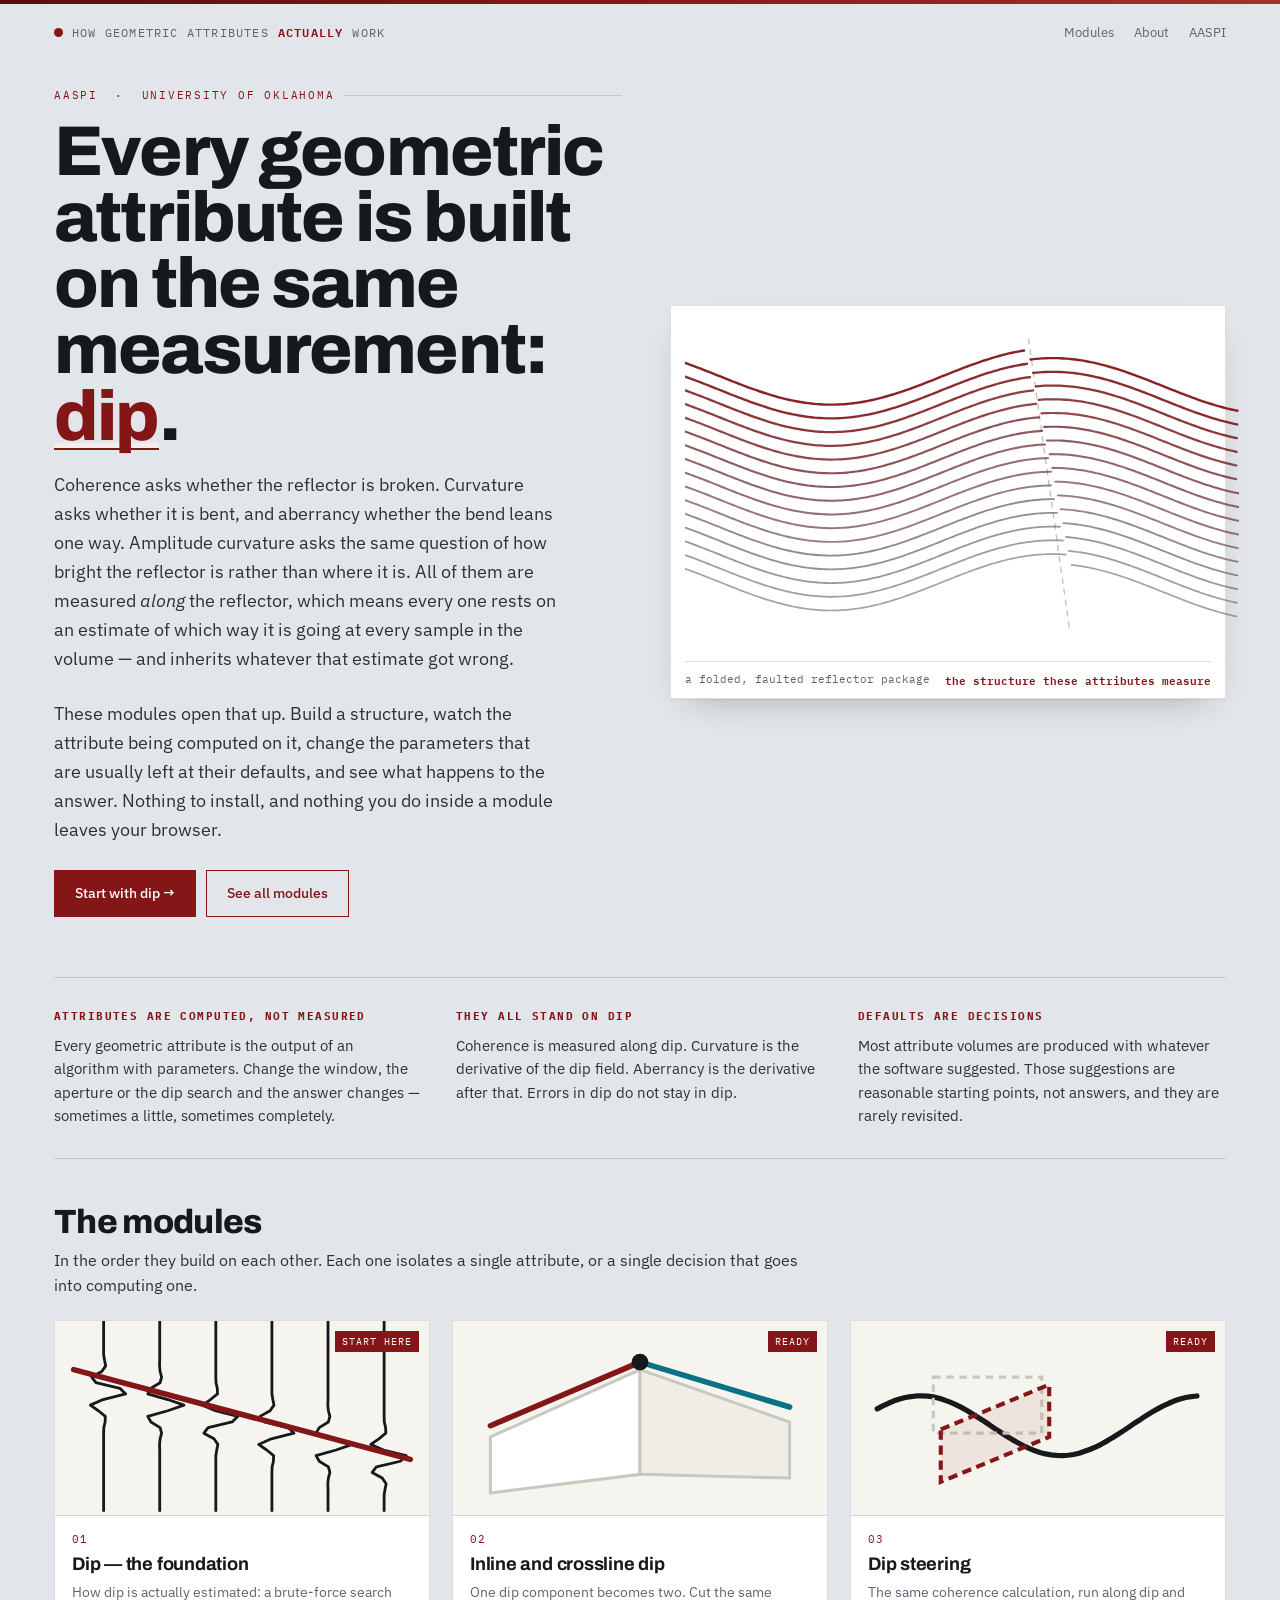
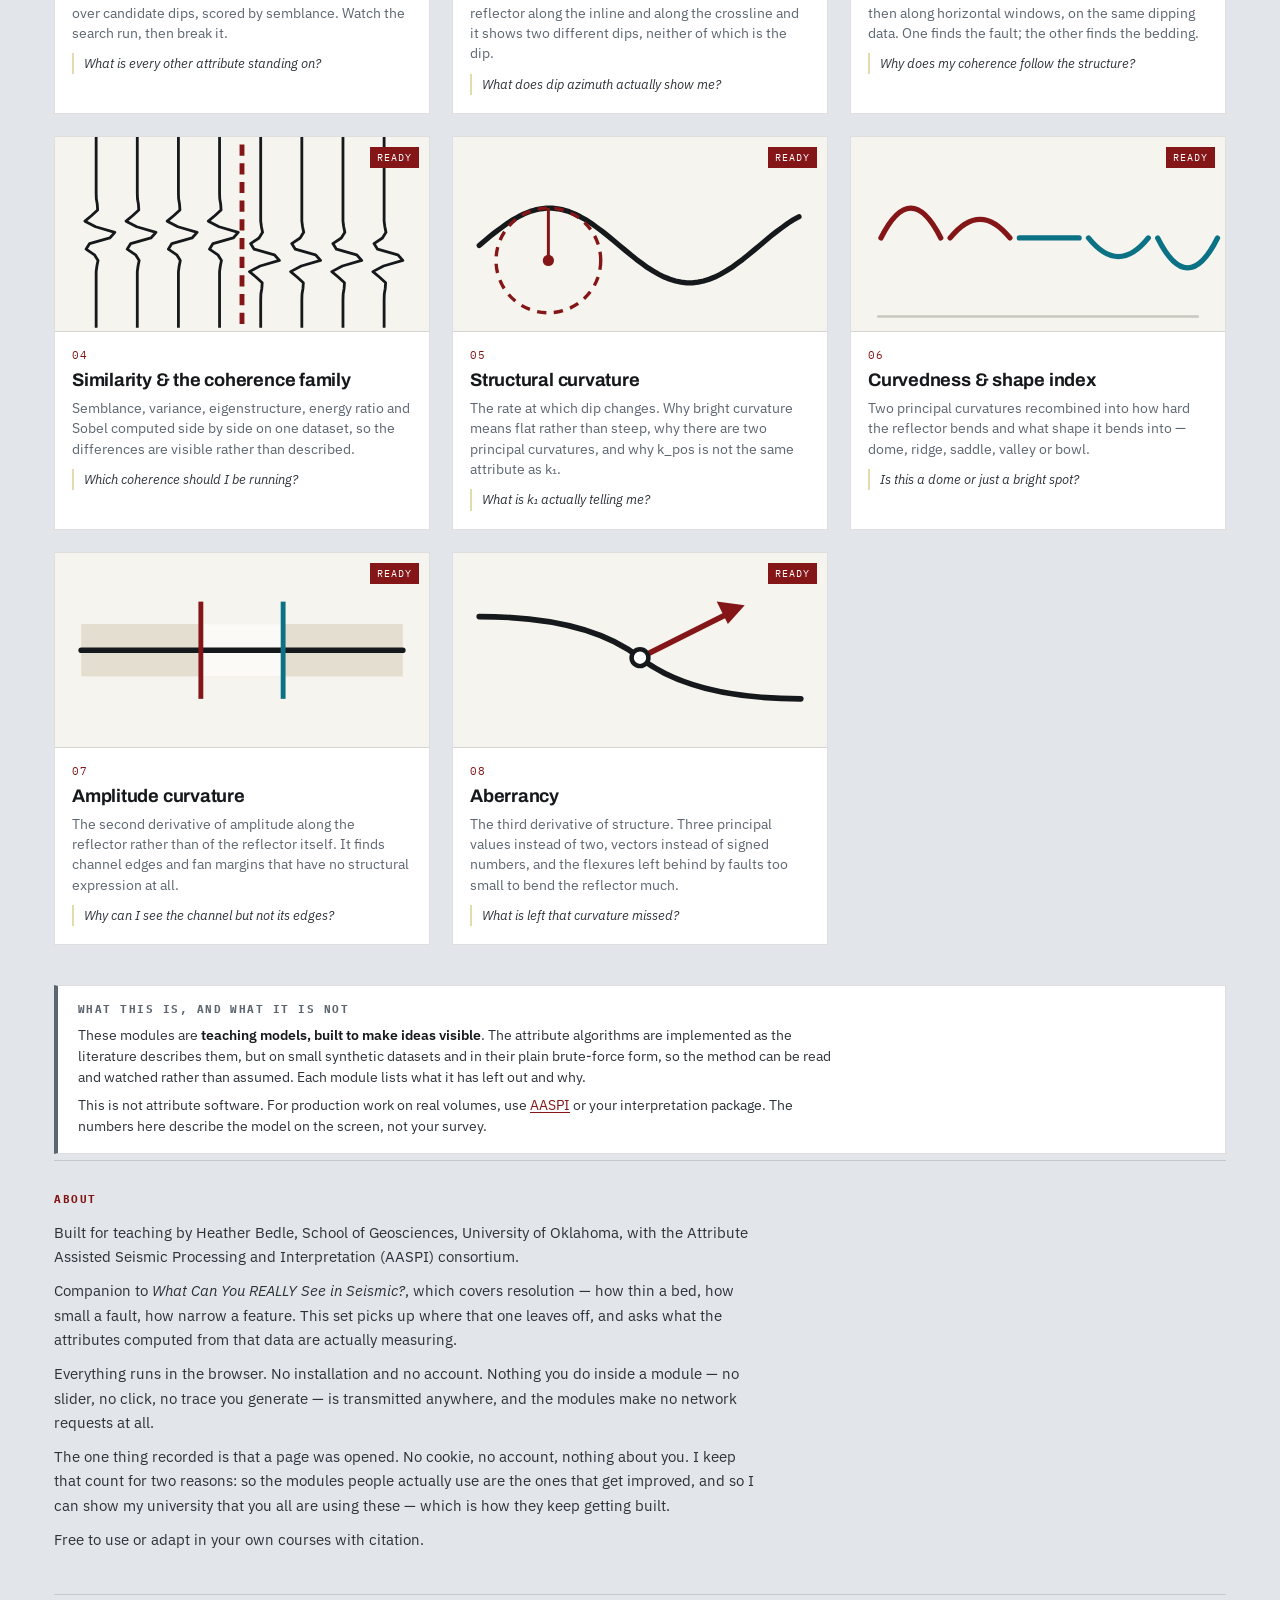
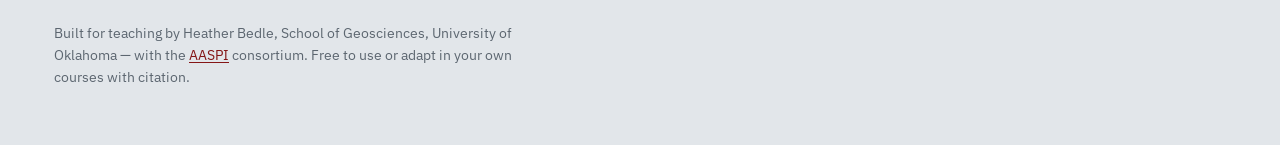
==== commit 124204f1: "Add files via upload" ====
--- a/index.html
+++ b/index.html
@@ -35,7 +35,7 @@
         &mdash; and inherits whatever that estimate got wrong.</p>
       <p class="lede">These modules open that up. Build a structure, watch the attribute being computed on it,
         change the parameters that are usually left at their defaults, and see what happens to the answer.
-        Nothing to install, and nothing leaves your machine.</p>
+        Nothing to install, and nothing you do inside a module leaves your browser.</p>
       <div class="hero-cta">
         <a class="btn" href="modules/dip.html">Start with dip →</a>
         <a class="btn ghost" href="#modules">See all modules</a>
@@ -196,8 +196,13 @@
       <p>Companion to <em>What Can You REALLY See in Seismic?</em>, which covers resolution — how thin a bed,
         how small a fault, how narrow a feature. This set picks up where that one leaves off, and asks what
         the attributes computed from that data are actually measuring.</p>
-      <p>Everything runs in the browser. No installation, no account, no data transmitted. Free to use or
-        adapt in your own courses with citation.</p>
+      <p>Everything runs in the browser. No installation and no account. Nothing you do inside a module
+        — no slider, no click, no trace you generate — is transmitted anywhere, and the modules make no
+        network requests at all.</p>
+      <p>The one thing recorded is that a page was opened. No cookie, no account, nothing about you. I keep
+        that count for two reasons: so the modules people actually use are the ones that get improved, and
+        so I can show my university that you all are using these — which is how they keep getting built.</p>
+      <p>Free to use or adapt in your own courses with citation.</p>
     </div>
   </section>
 
@@ -210,6 +215,7 @@
   </footer>
 </div>
 
+<script src="assets/count.js"></script>
 <script src="assets/seismic.js"></script>
 <script src="assets/attributes.js"></script>
 <script>
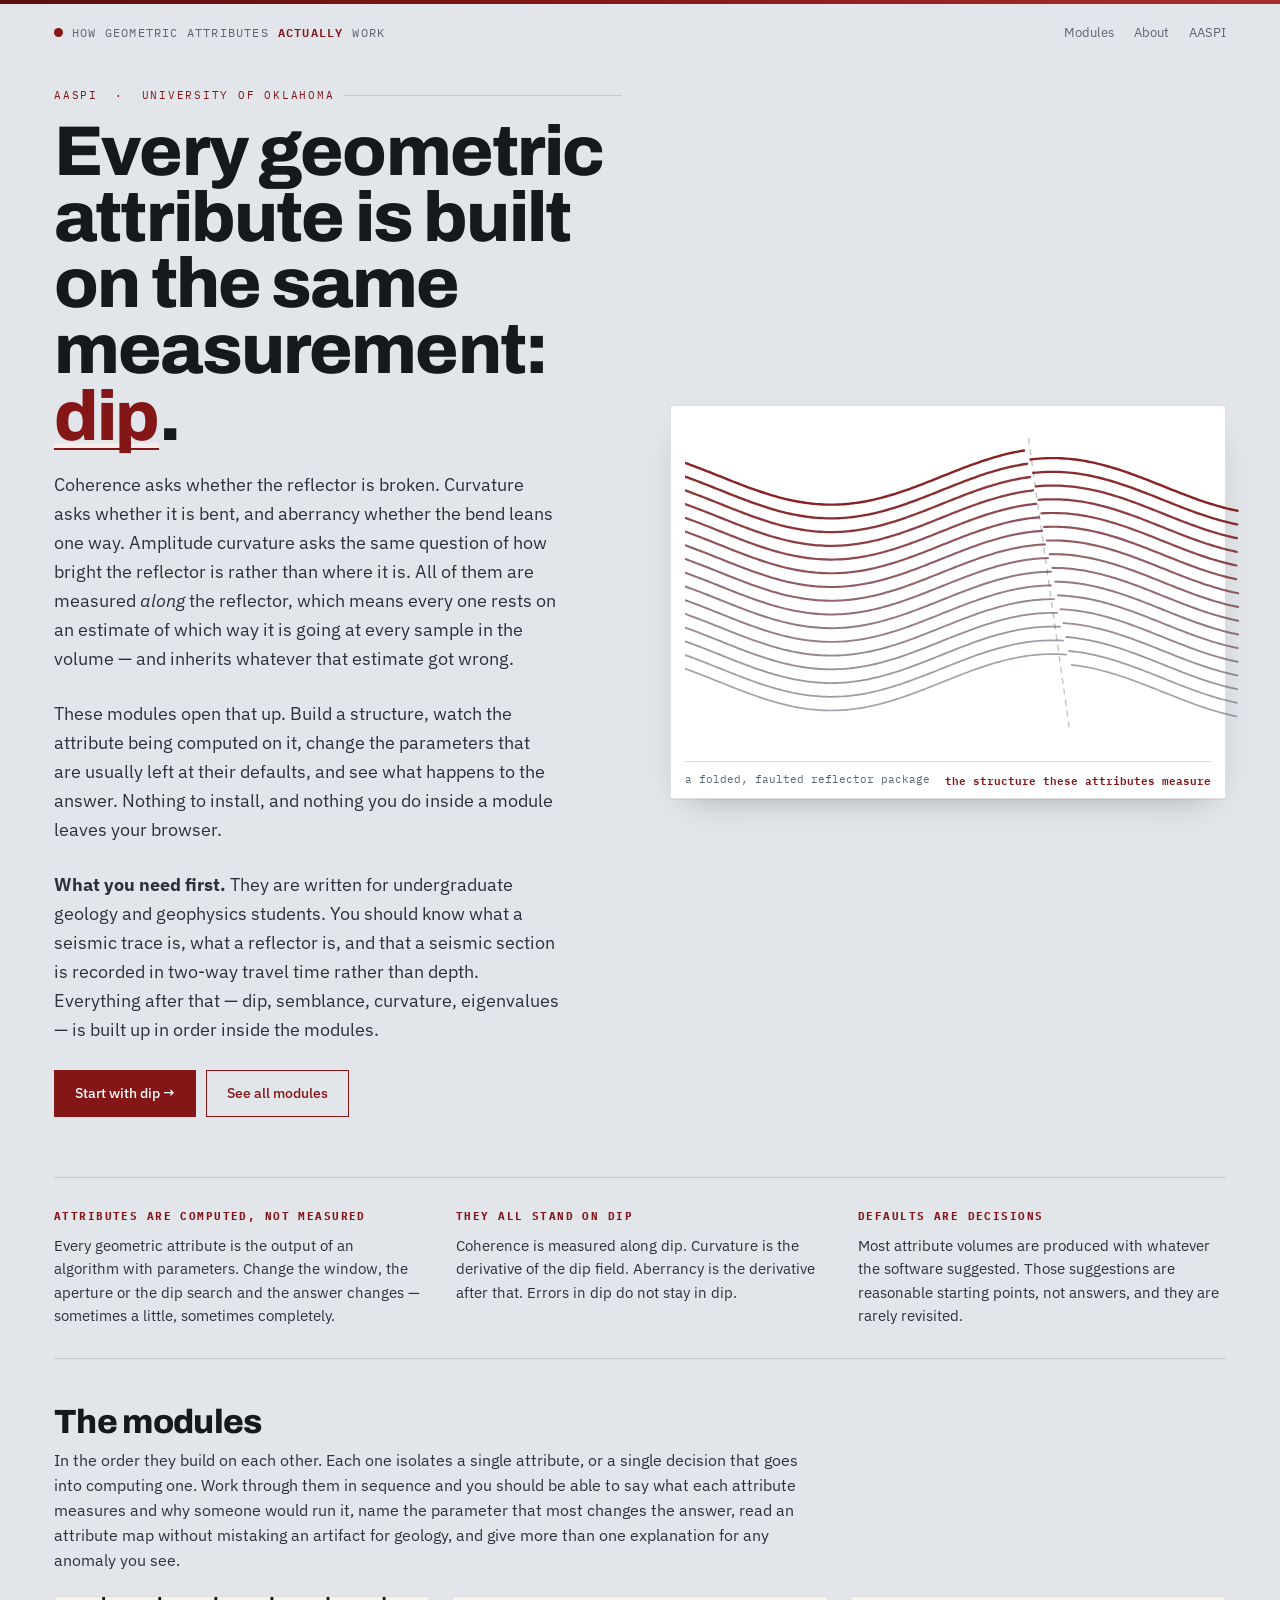
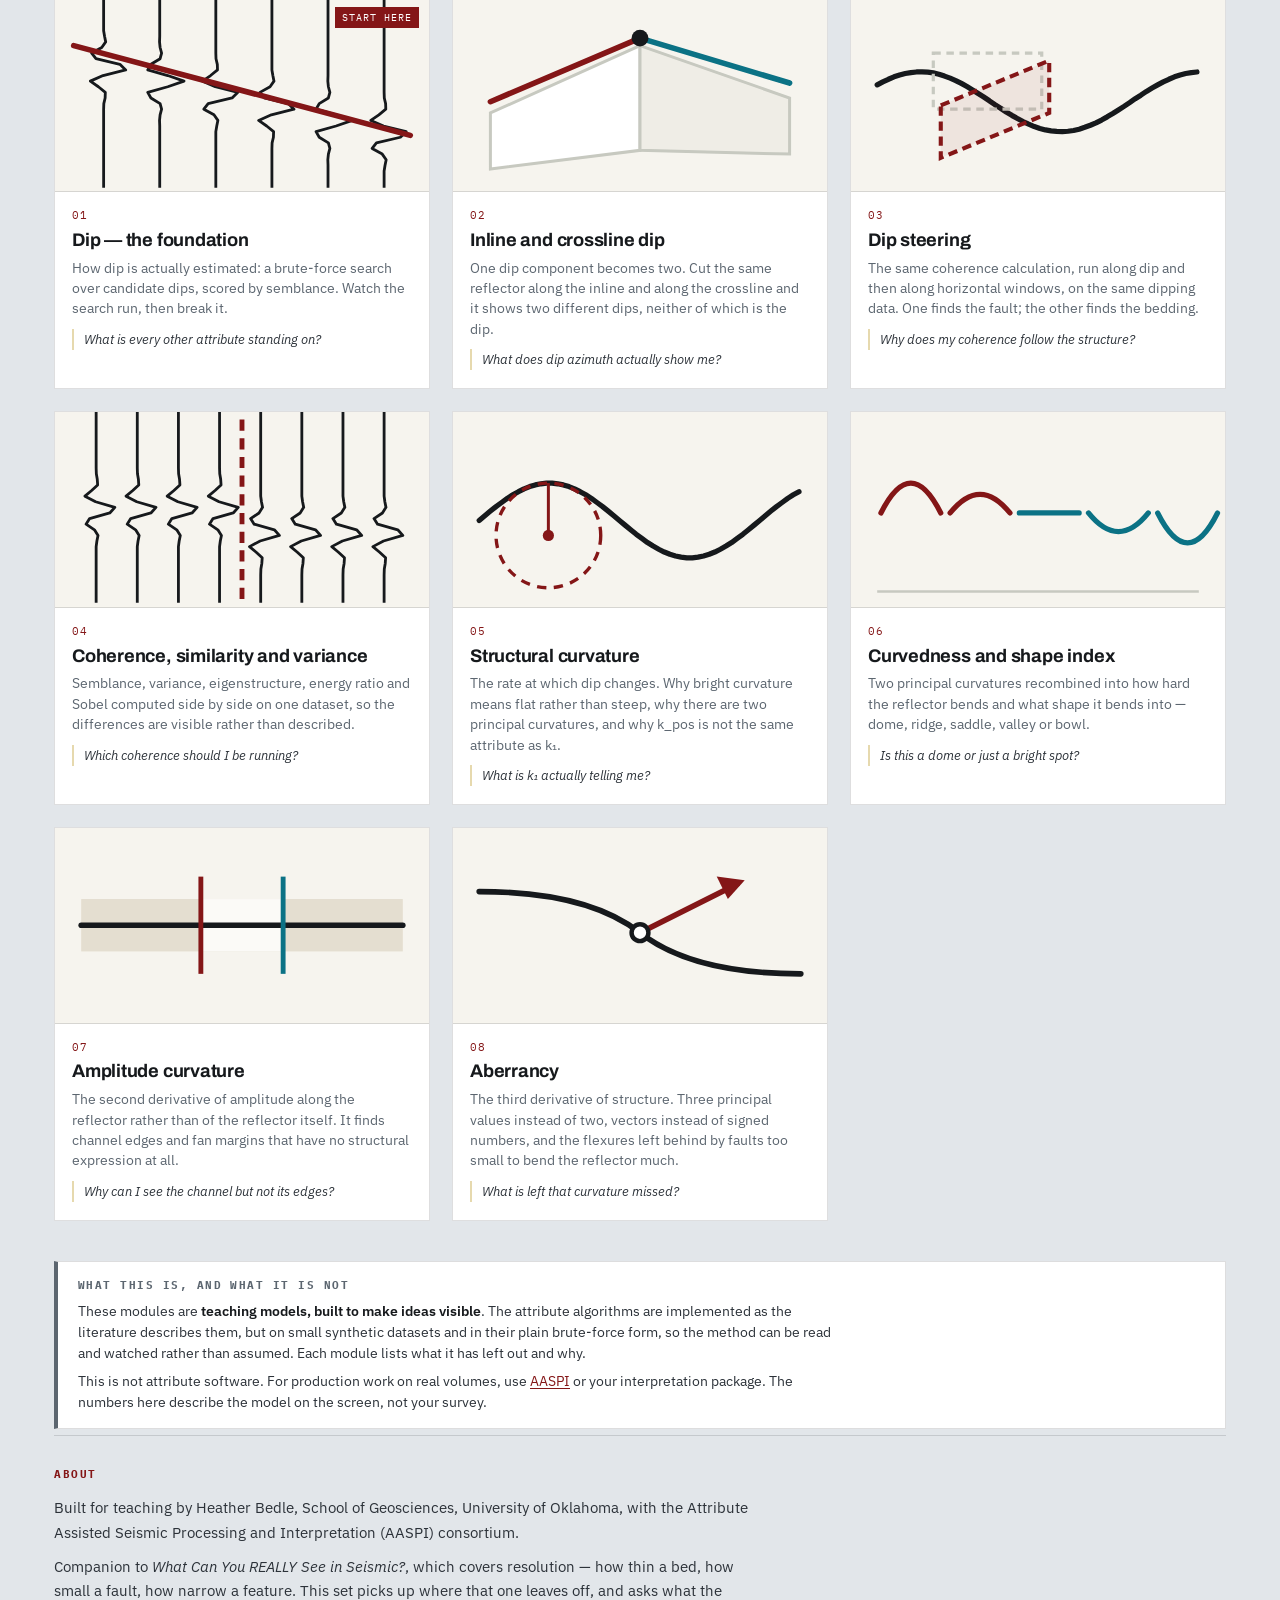
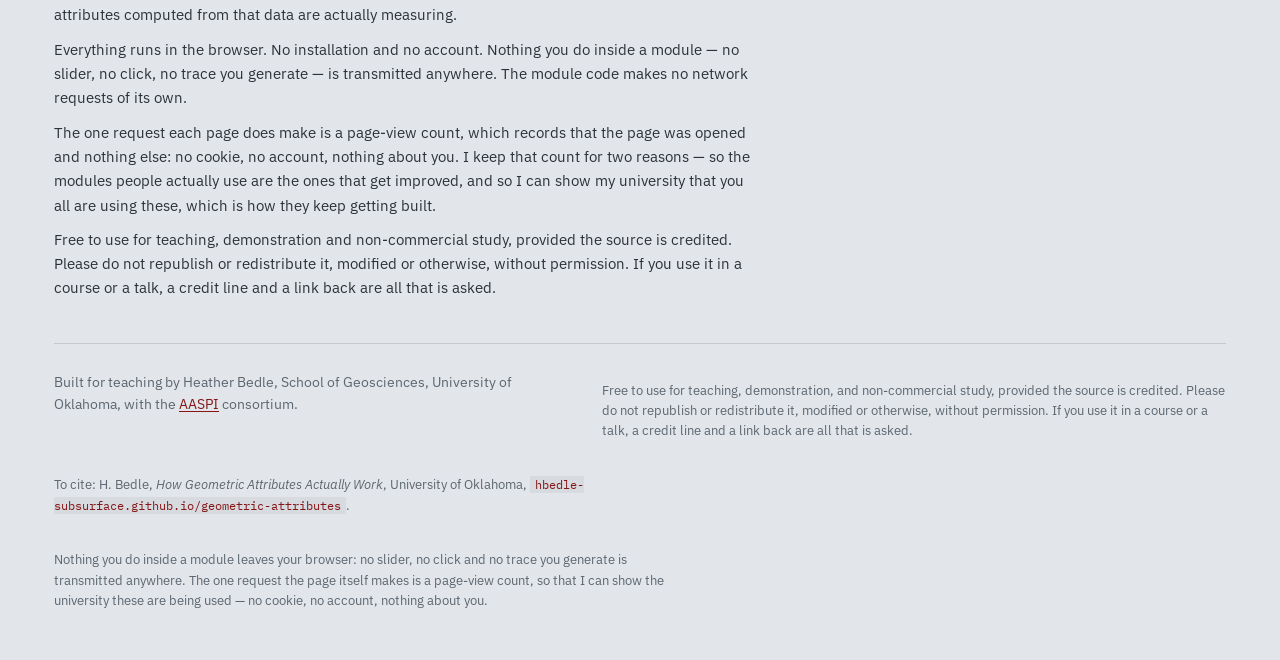
==== commit 3ec0beb0: "Add files via upload" ====
--- a/index.html
+++ b/index.html
@@ -36,6 +36,10 @@
       <p class="lede">These modules open that up. Build a structure, watch the attribute being computed on it,
         change the parameters that are usually left at their defaults, and see what happens to the answer.
         Nothing to install, and nothing you do inside a module leaves your browser.</p>
+      <p class="lede"><b>What you need first.</b> They are written for undergraduate geology and geophysics
+        students. You should know what a seismic trace is, what a reflector is, and that a seismic section
+        is recorded in two-way travel time rather than depth. Everything after that — dip, semblance,
+        curvature, eigenvalues — is built up in order inside the modules.</p>
       <div class="hero-cta">
         <a class="btn" href="modules/dip.html">Start with dip →</a>
         <a class="btn ghost" href="#modules">See all modules</a>
@@ -72,7 +76,10 @@
     <div class="sec-head">
       <h2>The modules</h2>
       <p>In the order they build on each other. Each one isolates a single attribute, or a single decision
-        that goes into computing one.</p>
+        that goes into computing one. Work through them in sequence and you should be able to say what each
+        attribute measures and why someone would run it, name the parameter that most changes the answer,
+        read an attribute map without mistaking an artifact for geology, and give more than one explanation
+        for any anomaly you see.</p>
     </div>
 
     <div class="card-grid">
@@ -98,7 +105,6 @@
             and it shows two different dips, neither of which is the dip.</p>
           <div class="q">What does dip azimuth actually show me?</div>
         </div>
-        <span class="flag next">Ready</span>
       </a>
 
       <a class="card" href="modules/dipsteer.html">
@@ -110,19 +116,17 @@
             dipping data. One finds the fault; the other finds the bedding.</p>
           <div class="q">Why does my coherence follow the structure?</div>
         </div>
-        <span class="flag next">Ready</span>
       </a>
 
       <a class="card" href="modules/coherence.html">
         <div class="thumb"><svg viewBox="0 0 200 104" xmlns="http://www.w3.org/2000/svg" aria-hidden="true" preserveAspectRatio="xMidYMid meet"><rect width="200" height="104" fill="#F6F4EE"/><polyline points="22.0,0 22.0,3 22.0,6 22.0,9 22.0,12 22.0,15 22.0,18 22.0,21 22.0,24 22.0,27 22.0,30 22.1,33 22.6,36 22.8,39 19.6,42 16.0,45 21.7,48 32.0,51 29.3,54 18.5,57 16.6,60 21.1,63 23.0,66 22.4,69 22.0,72 22.0,75 22.0,78 22.0,81 22.0,84 22.0,87 22.0,90 22.0,93 22.0,96 22.0,99 22.0,102" fill="none" stroke="#16191C" stroke-width="1.5" stroke-linejoin="round"/><polyline points="44.0,0 44.0,3 44.0,6 44.0,9 44.0,12 44.0,15 44.0,18 44.0,21 44.0,24 44.0,27 44.0,30 44.1,33 44.6,36 44.8,39 41.6,42 38.0,45 43.7,48 54.0,51 51.3,54 40.5,57 38.6,60 43.1,63 45.0,66 44.4,69 44.0,72 44.0,75 44.0,78 44.0,81 44.0,84 44.0,87 44.0,90 44.0,93 44.0,96 44.0,99 44.0,102" fill="none" stroke="#16191C" stroke-width="1.5" stroke-linejoin="round"/><polyline points="66.0,0 66.0,3 66.0,6 66.0,9 66.0,12 66.0,15 66.0,18 66.0,21 66.0,24 66.0,27 66.0,30 66.1,33 66.6,36 66.8,39 63.6,42 60.0,45 65.7,48 76.0,51 73.3,54 62.5,57 60.6,60 65.1,63 67.0,66 66.4,69 66.0,72 66.0,75 66.0,78 66.0,81 66.0,84 66.0,87 66.0,90 66.0,93 66.0,96 66.0,99 66.0,102" fill="none" stroke="#16191C" stroke-width="1.5" stroke-linejoin="round"/><polyline points="88.0,0 88.0,3 88.0,6 88.0,9 88.0,12 88.0,15 88.0,18 88.0,21 88.0,24 88.0,27 88.0,30 88.1,33 88.6,36 88.8,39 85.6,42 82.0,45 87.7,48 98.0,51 95.3,54 84.5,57 82.6,60 87.1,63 89.0,66 88.4,69 88.0,72 88.0,75 88.0,78 88.0,81 88.0,84 88.0,87 88.0,90 88.0,93 88.0,96 88.0,99 88.0,102" fill="none" stroke="#16191C" stroke-width="1.5" stroke-linejoin="round"/><polyline points="110.0,0 110.0,3 110.0,6 110.0,9 110.0,12 110.0,15 110.0,18 110.0,21 110.0,24 110.0,27 110.0,30 110.0,33 110.0,36 110.0,39 110.0,42 110.0,45 110.4,48 111.0,51 109.1,54 104.6,57 106.5,60 117.3,63 120.0,66 109.7,69 104.0,72 107.6,75 110.8,78 110.6,81 110.1,84 110.0,87 110.0,90 110.0,93 110.0,96 110.0,99 110.0,102" fill="none" stroke="#16191C" stroke-width="1.5" stroke-linejoin="round"/><polyline points="132.0,0 132.0,3 132.0,6 132.0,9 132.0,12 132.0,15 132.0,18 132.0,21 132.0,24 132.0,27 132.0,30 132.0,33 132.0,36 132.0,39 132.0,42 132.0,45 132.4,48 133.0,51 131.1,54 126.6,57 128.5,60 139.3,63 142.0,66 131.7,69 126.0,72 129.6,75 132.8,78 132.6,81 132.1,84 132.0,87 132.0,90 132.0,93 132.0,96 132.0,99 132.0,102" fill="none" stroke="#16191C" stroke-width="1.5" stroke-linejoin="round"/><polyline points="154.0,0 154.0,3 154.0,6 154.0,9 154.0,12 154.0,15 154.0,18 154.0,21 154.0,24 154.0,27 154.0,30 154.0,33 154.0,36 154.0,39 154.0,42 154.0,45 154.4,48 155.0,51 153.1,54 148.6,57 150.5,60 161.3,63 164.0,66 153.7,69 148.0,72 151.6,75 154.8,78 154.6,81 154.1,84 154.0,87 154.0,90 154.0,93 154.0,96 154.0,99 154.0,102" fill="none" stroke="#16191C" stroke-width="1.5" stroke-linejoin="round"/><polyline points="176.0,0 176.0,3 176.0,6 176.0,9 176.0,12 176.0,15 176.0,18 176.0,21 176.0,24 176.0,27 176.0,30 176.0,33 176.0,36 176.0,39 176.0,42 176.0,45 176.4,48 177.0,51 175.1,54 170.6,57 172.5,60 183.3,63 186.0,66 175.7,69 170.0,72 173.6,75 176.8,78 176.6,81 176.1,84 176.0,87 176.0,90 176.0,93 176.0,96 176.0,99 176.0,102" fill="none" stroke="#16191C" stroke-width="1.5" stroke-linejoin="round"/><line x1="100" y1="4" x2="100" y2="100" stroke="#841617" stroke-width="2.6" stroke-dasharray="6 4"/></svg></div>
         <div class="card-body">
           <div class="card-no">04</div>
-          <h3>Similarity &amp; the coherence family</h3>
+          <h3>Coherence, similarity and variance</h3>
           <p>Semblance, variance, eigenstructure, energy ratio and Sobel computed side by side on one
             dataset, so the differences are visible rather than described.</p>
           <div class="q">Which coherence should I be running?</div>
         </div>
-        <span class="flag next">Ready</span>
       </a>
 
 
@@ -135,19 +139,17 @@
             two principal curvatures, and why k_pos is not the same attribute as k&#8321;.</p>
           <div class="q">What is k&#8321; actually telling me?</div>
         </div>
-        <span class="flag next">Ready</span>
       </a>
 
       <a class="card" href="modules/shape.html">
         <div class="thumb"><svg viewBox="0 0 200 104" xmlns="http://www.w3.org/2000/svg" aria-hidden="true" preserveAspectRatio="xMidYMid meet"><rect width="200" height="104" fill="#F6F4EE"/><path d="M16 54 Q32 22 48 54" fill="none" stroke="#841617" stroke-width="2.8" stroke-linecap="round"/><path d="M53 54 Q69 34 85 54" fill="none" stroke="#841617" stroke-width="2.8" stroke-linecap="round"/><path d="M90 54 Q106 54 122 54" fill="none" stroke="#0B7285" stroke-width="2.8" stroke-linecap="round"/><path d="M127 54 Q143 74 159 54" fill="none" stroke="#0B7285" stroke-width="2.8" stroke-linecap="round"/><path d="M164 54 Q180 86 196 54" fill="none" stroke="#0B7285" stroke-width="2.8" stroke-linecap="round"/><line x1="14" y1="96" x2="186" y2="96" stroke="#C7C9C0" stroke-width="1.4"/></svg></div>
         <div class="card-body">
           <div class="card-no">06</div>
-          <h3>Curvedness &amp; shape index</h3>
+          <h3>Curvedness and shape index</h3>
           <p>Two principal curvatures recombined into how hard the reflector bends and what shape it bends
             into &mdash; dome, ridge, saddle, valley or bowl.</p>
           <div class="q">Is this a dome or just a bright spot?</div>
         </div>
-        <span class="flag next">Ready</span>
       </a>
 
       <a class="card" href="modules/ampcurv.html">
@@ -158,7 +160,6 @@
           <p>The second derivative of amplitude along the reflector rather than of the reflector itself. It finds channel edges and fan margins that have no structural expression at all.</p>
           <div class="q">Why can I see the channel but not its edges?</div>
         </div>
-        <span class="flag next">Ready</span>
       </a>
 
       <a class="card" href="modules/aberrancy.html">
@@ -169,7 +170,6 @@
           <p>The third derivative of structure. Three principal values instead of two, vectors instead of signed numbers, and the flexures left behind by faults too small to bend the reflector much.</p>
           <div class="q">What is left that curvature missed?</div>
         </div>
-        <span class="flag next">Ready</span>
       </a>
 
     </div>
@@ -197,20 +197,31 @@
         how small a fault, how narrow a feature. This set picks up where that one leaves off, and asks what
         the attributes computed from that data are actually measuring.</p>
       <p>Everything runs in the browser. No installation and no account. Nothing you do inside a module
-        — no slider, no click, no trace you generate — is transmitted anywhere, and the modules make no
-        network requests at all.</p>
-      <p>The one thing recorded is that a page was opened. No cookie, no account, nothing about you. I keep
-        that count for two reasons: so the modules people actually use are the ones that get improved, and
-        so I can show my university that you all are using these — which is how they keep getting built.</p>
-      <p>Free to use or adapt in your own courses with citation.</p>
+        — no slider, no click, no trace you generate — is transmitted anywhere. The module code makes no
+        network requests of its own.</p>
+      <p>The one request each page does make is a page-view count, which records that the page was opened
+        and nothing else: no cookie, no account, nothing about you. I keep that count for two reasons — so
+        the modules people actually use are the ones that get improved, and so I can show my university
+        that you all are using these, which is how they keep getting built.</p>
+      <p>Free to use for teaching, demonstration and non-commercial study, provided the source is credited.
+        Please do not republish or redistribute it, modified or otherwise, without permission. If you use it
+        in a course or a talk, a credit line and a link back are all that is asked.</p>
     </div>
   </section>
 
   <footer>
     <div class="foot-grid">
-      <p>Built for teaching by Heather Bedle, School of Geosciences, University of Oklahoma —
-        with the <a href="https://www.ou.edu/mcee/labs/aaspi">AASPI</a> consortium.
-        Free to use or adapt in your own courses with citation.</p>
+      <p>Built for teaching by Heather Bedle, School of Geosciences, University of Oklahoma, with the
+        <a href="https://www.ou.edu/mcee/labs/aaspi">AASPI</a> consortium.</p>
+      <p class="lic">Free to use for teaching, demonstration, and non-commercial study, provided the source
+        is credited. Please do not republish or redistribute it, modified or otherwise, without permission.
+        If you use it in a course or a talk, a credit line and a link back are all that is asked.</p>
+      <p class="lic">To cite: H. Bedle, <i>How Geometric Attributes Actually Work</i>, University of
+        Oklahoma, <span class="k">hbedle-subsurface.github.io/geometric-attributes</span>.</p>
+      <p class="lic">Nothing you do inside a module leaves your browser: no slider, no click and no
+        trace you generate is transmitted anywhere. The one request the page itself makes is a page-view
+        count, so that I can show the university these are being used &mdash; no cookie, no account,
+        nothing about you.</p>
     </div>
   </footer>
 </div>
--- a/assets/style.css
+++ b/assets/style.css
@@ -569,7 +569,7 @@
 }
 /* Panels in a row must start at the same height, or their plot boxes will not
    line up. A caption that wraps to two lines in a narrow column would otherwise
-   push its canvas down relative to its neighbours. */
+   push its canvas down relative to its neighbors. */
 .sec-row .sublabel { min-height: 30px; align-content: flex-start; }
 
 .legend {
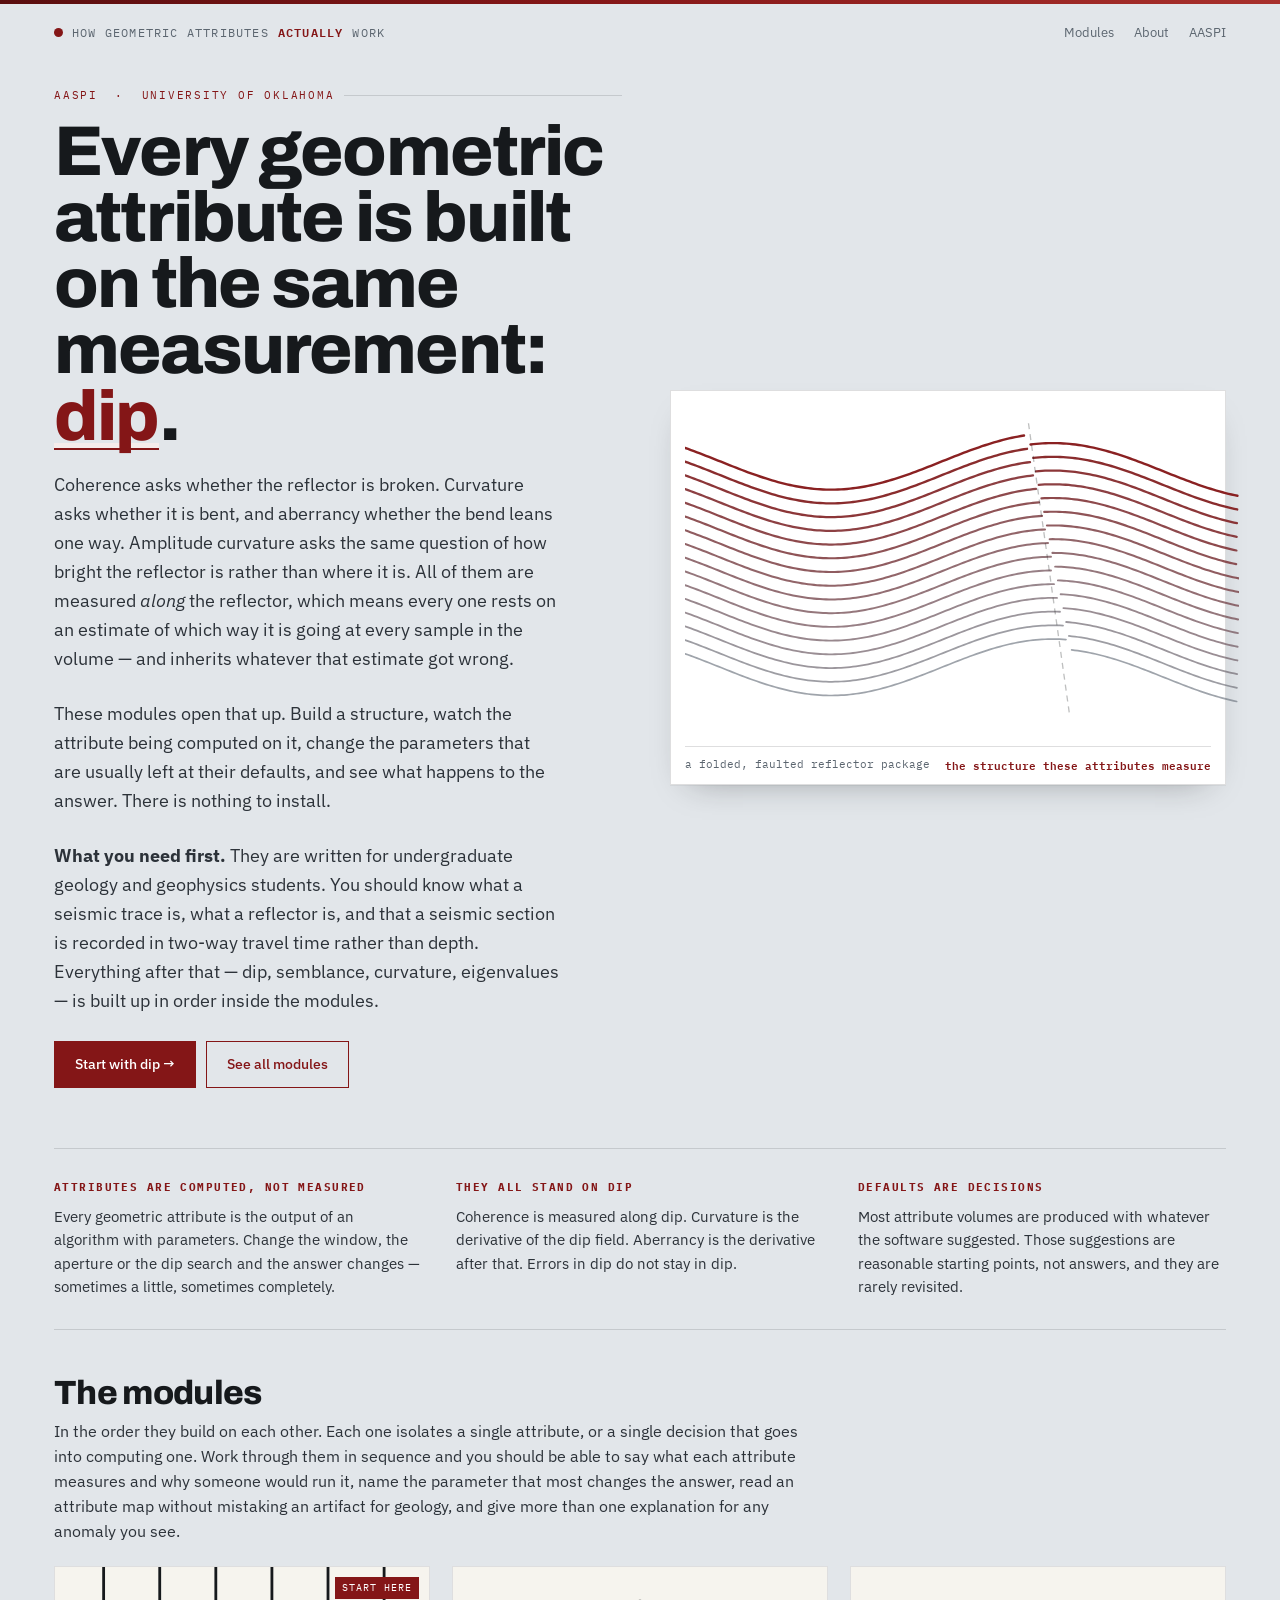
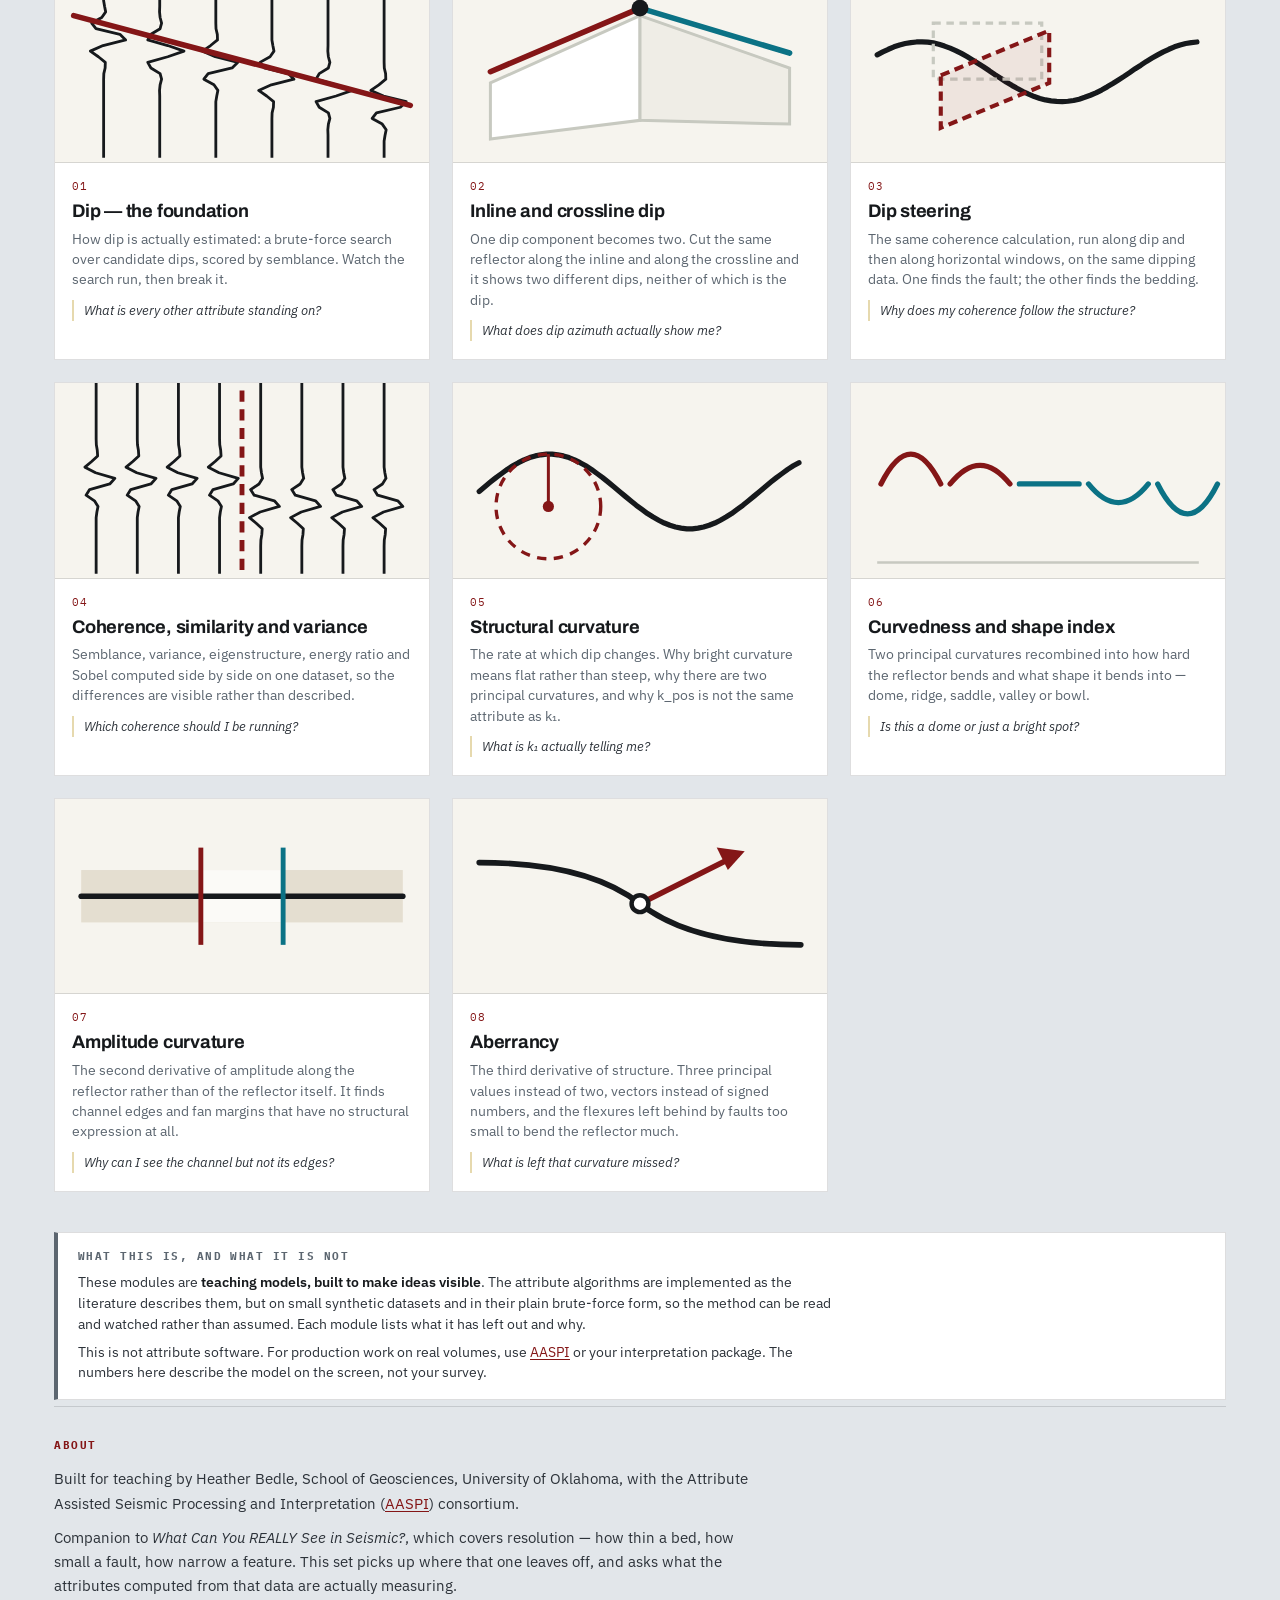
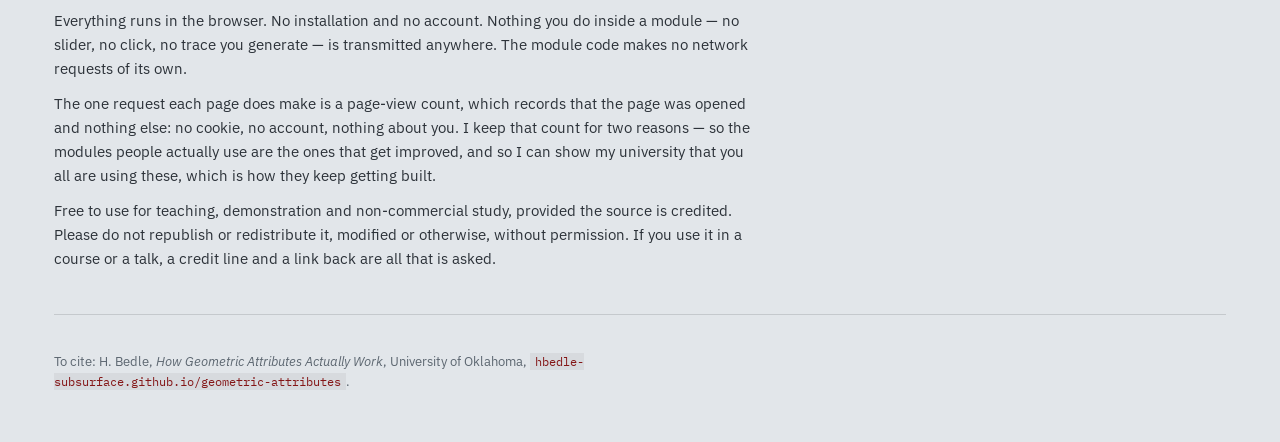
==== commit 67fd15c0: "Add files via upload" ====
--- a/index.html
+++ b/index.html
@@ -35,7 +35,7 @@
         &mdash; and inherits whatever that estimate got wrong.</p>
       <p class="lede">These modules open that up. Build a structure, watch the attribute being computed on it,
         change the parameters that are usually left at their defaults, and see what happens to the answer.
-        Nothing to install, and nothing you do inside a module leaves your browser.</p>
+        There is nothing to install.</p>
       <p class="lede"><b>What you need first.</b> They are written for undergraduate geology and geophysics
         students. You should know what a seismic trace is, what a reflector is, and that a seismic section
         is recorded in two-way travel time rather than depth. Everything after that — dip, semblance,
@@ -192,7 +192,8 @@
     <div class="about-copy">
       <h2>About</h2>
       <p>Built for teaching by Heather Bedle, School of Geosciences, University of Oklahoma, with the
-        Attribute Assisted Seismic Processing and Interpretation (AASPI) consortium.</p>
+        Attribute Assisted Seismic Processing and Interpretation
+        (<a href="https://www.ou.edu/mcee/labs/aaspi">AASPI</a>) consortium.</p>
       <p>Companion to <em>What Can You REALLY See in Seismic?</em>, which covers resolution — how thin a bed,
         how small a fault, how narrow a feature. This set picks up where that one leaves off, and asks what
         the attributes computed from that data are actually measuring.</p>
@@ -211,17 +212,8 @@
 
   <footer>
     <div class="foot-grid">
-      <p>Built for teaching by Heather Bedle, School of Geosciences, University of Oklahoma, with the
-        <a href="https://www.ou.edu/mcee/labs/aaspi">AASPI</a> consortium.</p>
-      <p class="lic">Free to use for teaching, demonstration, and non-commercial study, provided the source
-        is credited. Please do not republish or redistribute it, modified or otherwise, without permission.
-        If you use it in a course or a talk, a credit line and a link back are all that is asked.</p>
       <p class="lic">To cite: H. Bedle, <i>How Geometric Attributes Actually Work</i>, University of
         Oklahoma, <span class="k">hbedle-subsurface.github.io/geometric-attributes</span>.</p>
-      <p class="lic">Nothing you do inside a module leaves your browser: no slider, no click and no
-        trace you generate is transmitted anywhere. The one request the page itself makes is a page-view
-        count, so that I can show the university these are being used &mdash; no cookie, no account,
-        nothing about you.</p>
     </div>
   </footer>
 </div>
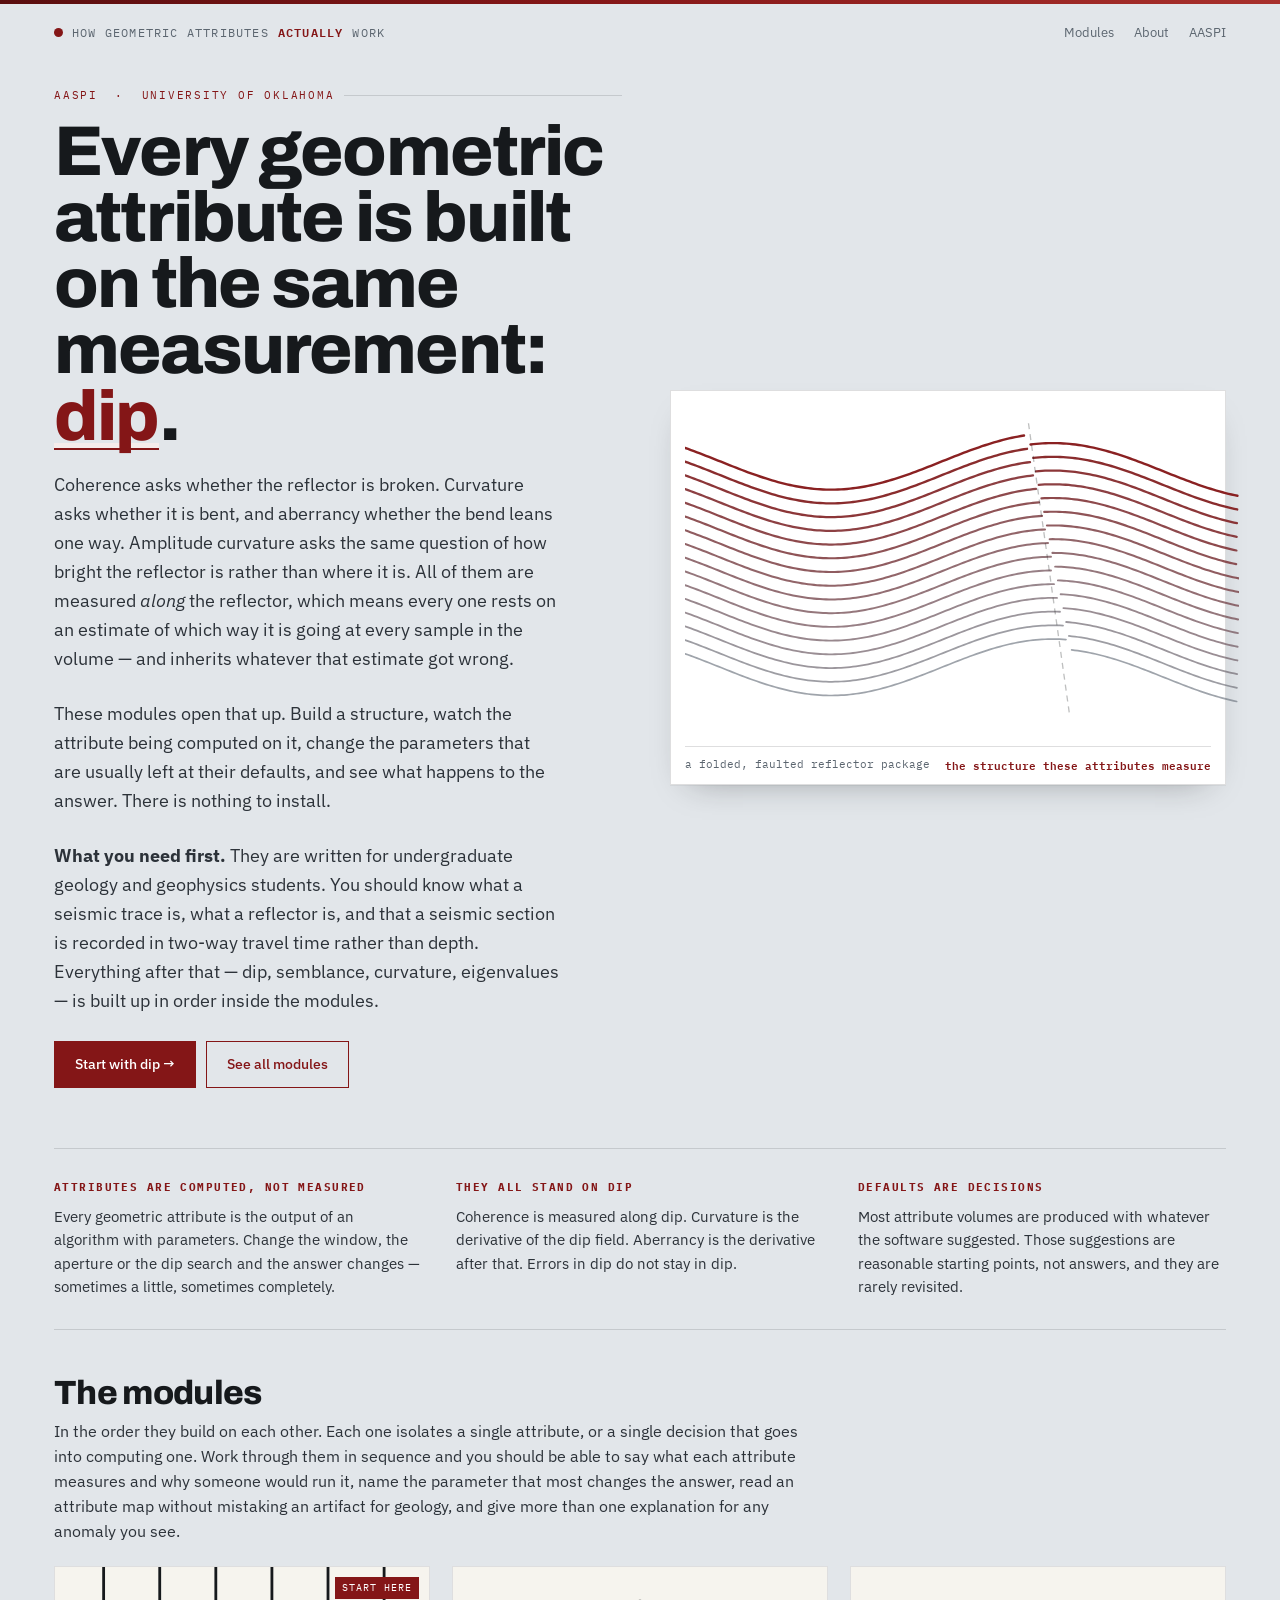
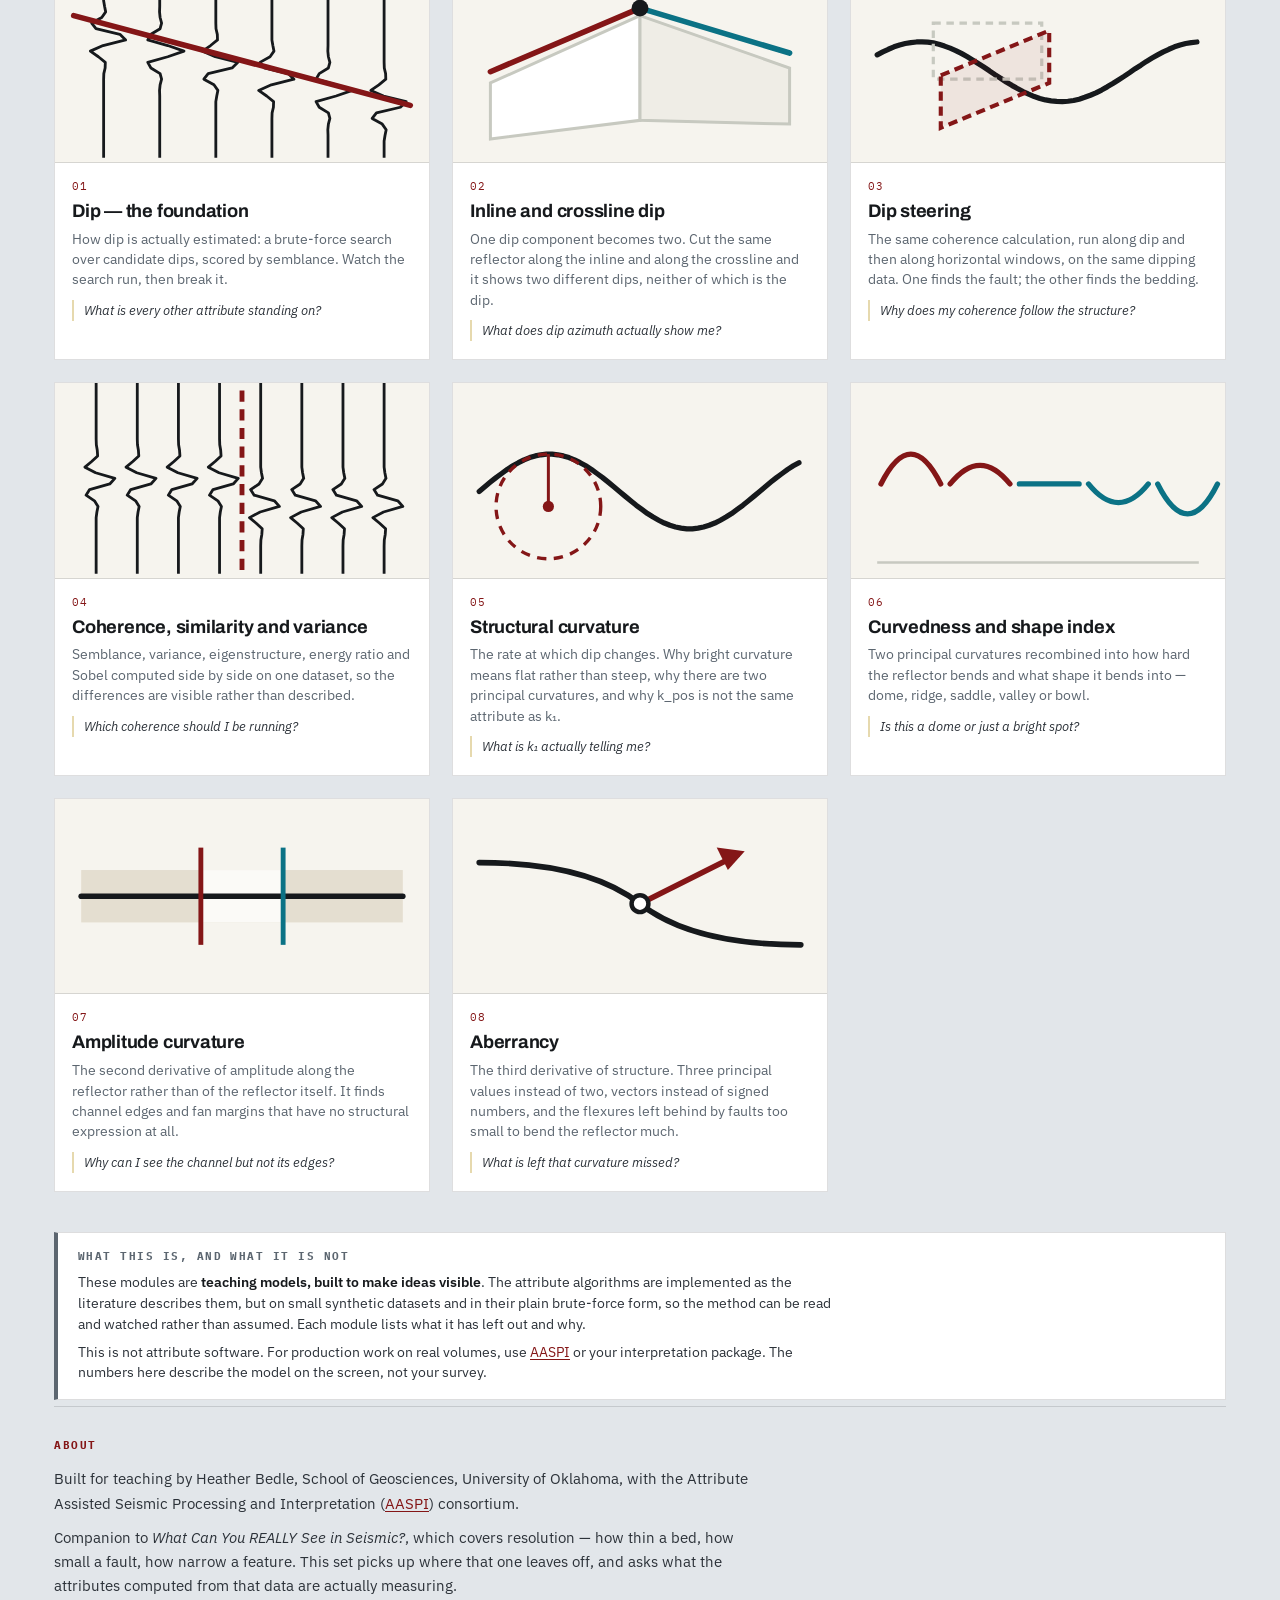
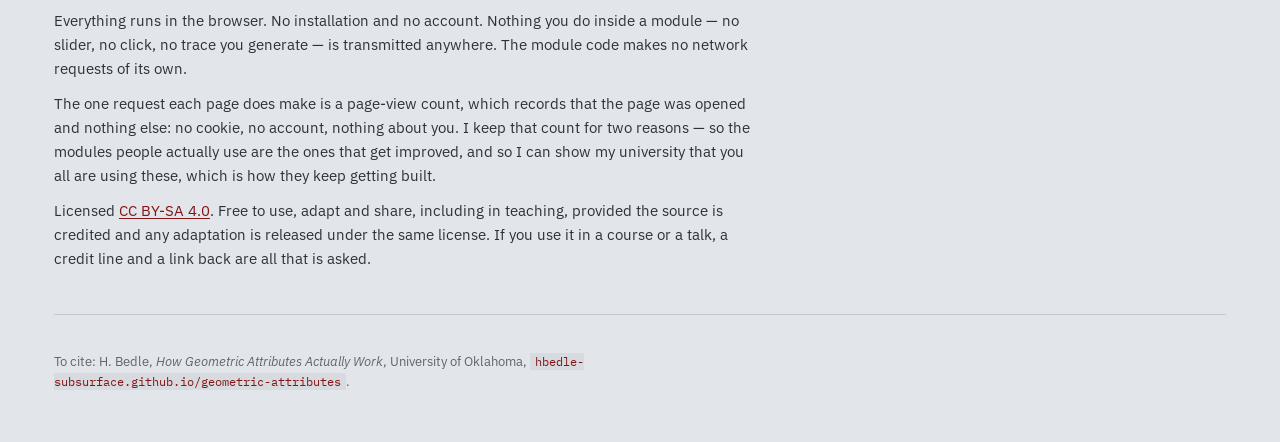
==== commit b7e41dd9: "Add files via upload" ====
--- a/index.html
+++ b/index.html
@@ -204,9 +204,10 @@
         and nothing else: no cookie, no account, nothing about you. I keep that count for two reasons — so
         the modules people actually use are the ones that get improved, and so I can show my university
         that you all are using these, which is how they keep getting built.</p>
-      <p>Free to use for teaching, demonstration and non-commercial study, provided the source is credited.
-        Please do not republish or redistribute it, modified or otherwise, without permission. If you use it
-        in a course or a talk, a credit line and a link back are all that is asked.</p>
+      <p>Licensed <a href="https://creativecommons.org/licenses/by-sa/4.0/">CC BY-SA 4.0</a>. Free to use,
+        adapt and share, including in teaching, provided the source is credited and any adaptation is
+        released under the same license. If you use it in a course or a talk, a credit line and a link back
+        are all that is asked.</p>
     </div>
   </section>
 
@@ -230,6 +231,13 @@
   function drawHero() {
     const c = document.getElementById('heroCanvas');
     if (!c || !c.parentElement) return;
+    /* A stale or missing assets/ must not leave a caption describing a
+       picture that is not there. Drop the panel instead. */
+    if (typeof SEIS === 'undefined' || !SEIS.fitCanvas) {
+      const panel = c.closest('.hero-panel');
+      if (panel) panel.style.display = 'none';
+      return;
+    }
     const w = c.parentElement.clientWidth;
     const h = Math.max(230, Math.round(w * 0.60));
     const ctx = SEIS.fitCanvas(c, w, h);
@@ -281,40 +289,7 @@
     ctx.restore();
   }
 
-  function thumbDip(canvas) {
-    const w = canvas.parentElement.clientWidth, h = 118;
-    const ctx = SEIS.fitCanvas(canvas, w, h);
-    ctx.clearRect(0, 0, w, h);
-    const NX = 140, NT = 160, DT = 0.002;
-    const shift = (ix) => 13 * Math.sin(2 * Math.PI * ix / 80) + (ix > 0.6 * NX ? 8 : 0);
-    const trueP = (ix) => 13 * (2 * Math.PI / 80) * Math.cos(2 * Math.PI * ix / 80);
-    const off = document.createElement('canvas');
-    off.width = NX; off.height = NT;
-    const octx = off.getContext('2d');
-    const img = octx.createImageData(NX, NT);
-    for (let it = 0; it < NT; it++) {
-      for (let ix = 0; ix < NX; ix++) {
-        const c = ATTR.MAPS.dip(trueP(ix) / 1.4);
-        const q = it * NX + ix;
-        img.data[q * 4] = c[0]; img.data[q * 4 + 1] = c[1];
-        img.data[q * 4 + 2] = c[2]; img.data[q * 4 + 3] = 255;
-      }
-    }
-    octx.putImageData(img, 0, 0);
-    ctx.imageSmoothingEnabled = true;
-    ctx.drawImage(off, 0, 0, w, h);
-    ctx.save();
-    ctx.strokeStyle = 'rgba(22,25,28,.55)'; ctx.lineWidth = 1.4;
-    ctx.setLineDash([4, 3]);
-    ctx.beginPath();
-    ctx.moveTo(0.6 * w, 0); ctx.lineTo(0.6 * w, h);
-    ctx.stroke(); ctx.restore();
-  }
-
-  function drawThumbs() {
-  }
-
-  function all() { drawHero(); drawThumbs(); }
+  function all() { drawHero(); }
   let rt;
   window.addEventListener('resize', () => { clearTimeout(rt); rt = setTimeout(all, 150); });
   all();
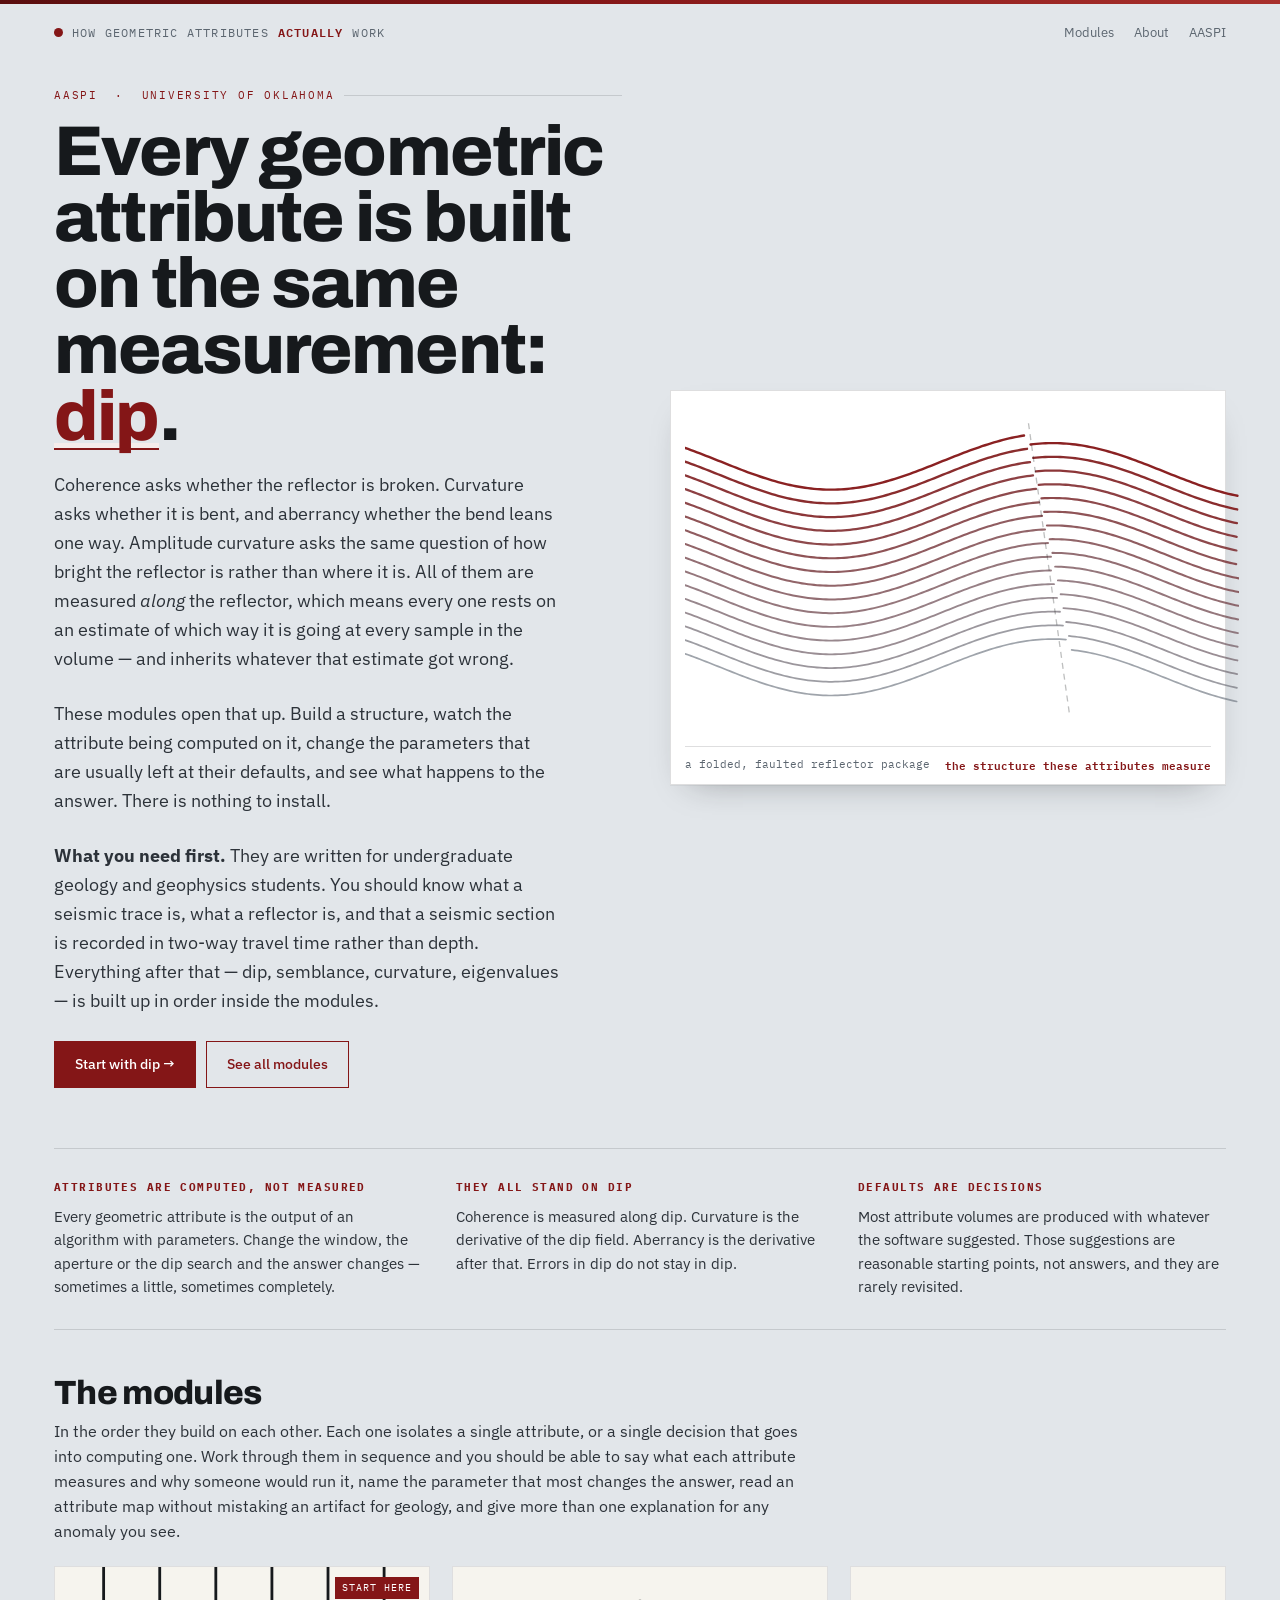
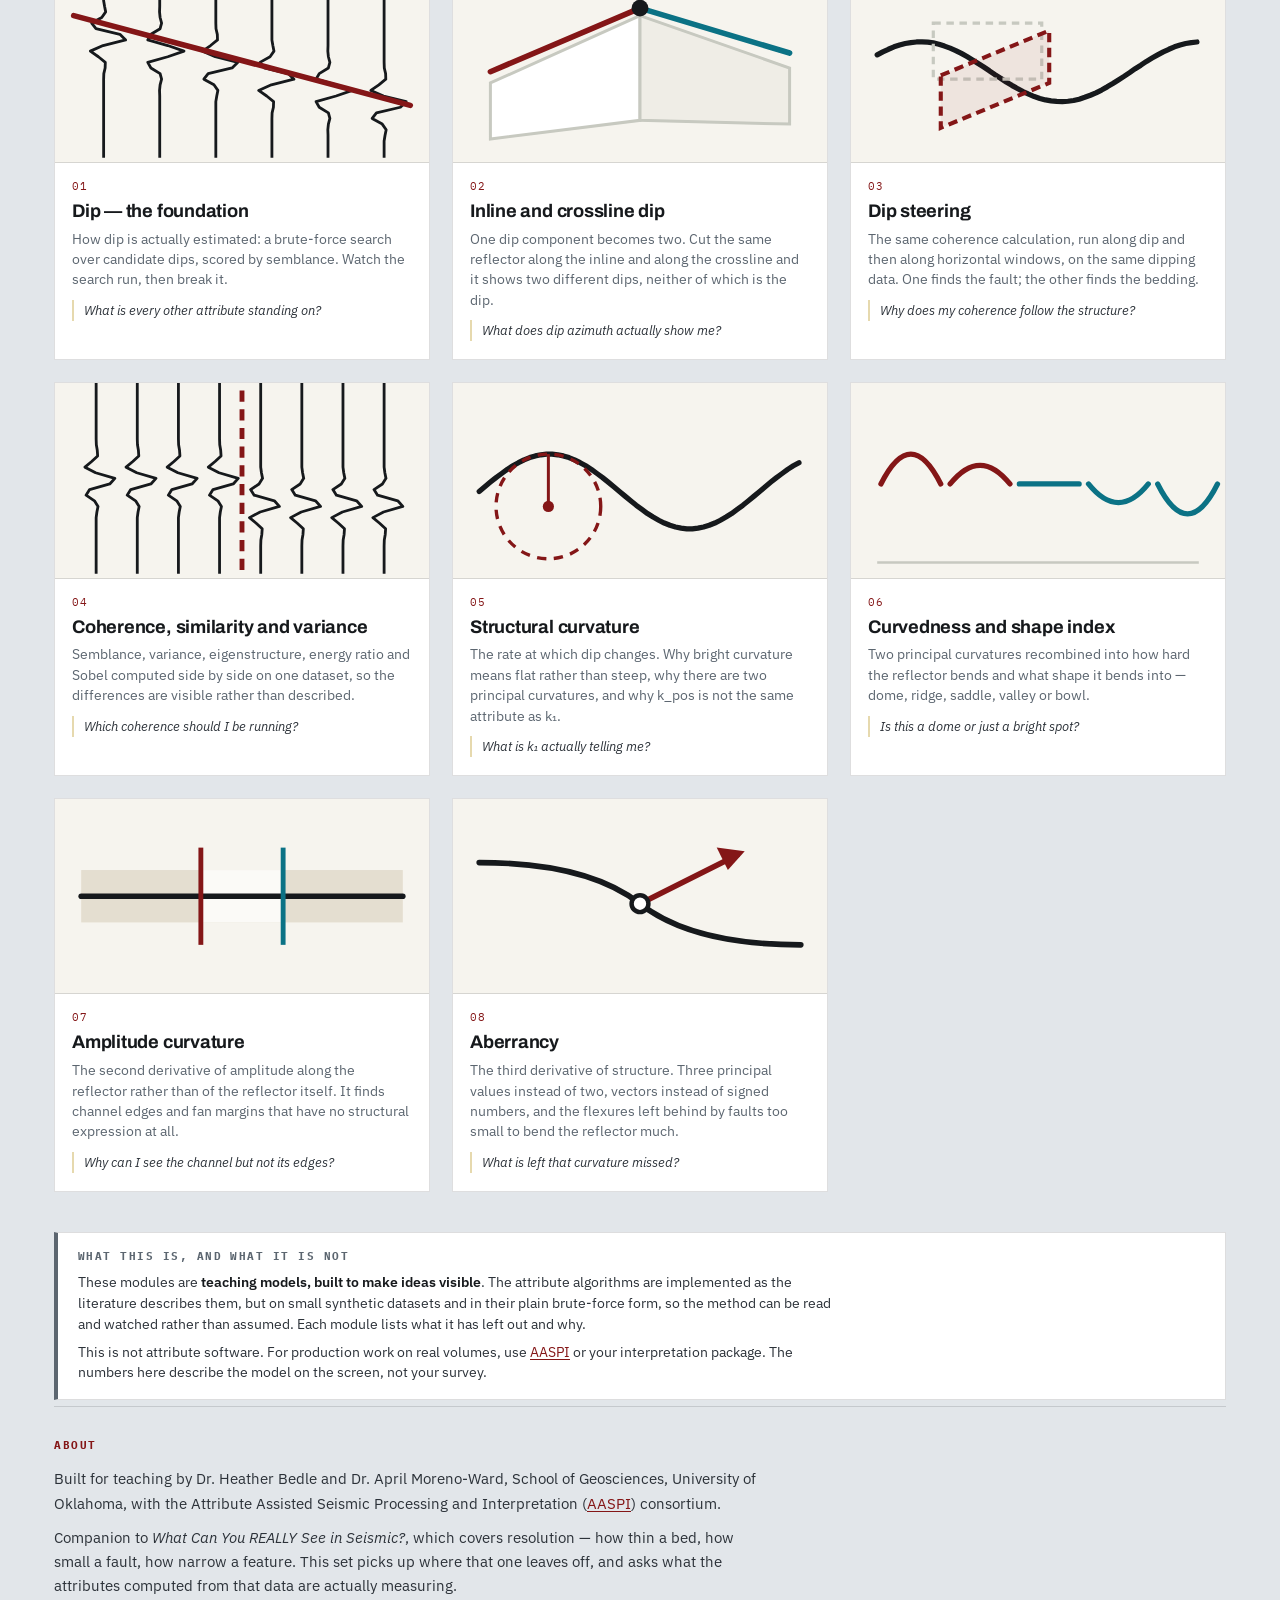
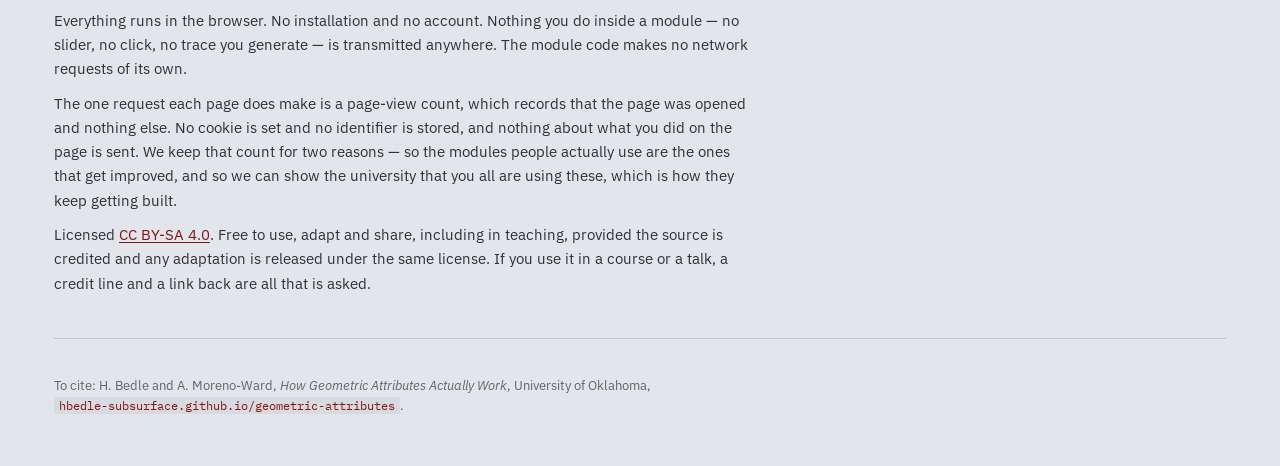
==== commit 5ae99587: "Add files via upload" ====
--- a/index.html
+++ b/index.html
@@ -4,7 +4,7 @@
 <meta charset="utf-8">
 <meta name="viewport" content="width=device-width, initial-scale=1">
 <title>How Geometric Attributes Actually Work</title>
-<meta name="description" content="Interactive modules on seismic geometric attributes: dip, dip steering, coherence and energy ratio similarity, curvature, and aberrancy. Built for teaching by AASPI at the University of Oklahoma.">
+<meta name="description" content="Interactive modules on seismic geometric attributes: dip, dip steering, coherence and energy ratio similarity, curvature, shape index, amplitude curvature and aberrancy. Built for teaching by AASPI at the University of Oklahoma.">
 <link rel="preconnect" href="https://fonts.googleapis.com">
 <link rel="preconnect" href="https://fonts.gstatic.com" crossorigin>
 <link href="https://fonts.googleapis.com/css2?family=Archivo:wght@600;700;800&family=IBM+Plex+Mono:wght@400;500&family=IBM+Plex+Sans:wght@400;500;600&display=swap" rel="stylesheet">
@@ -191,7 +191,8 @@
   <section id="about" class="about">
     <div class="about-copy">
       <h2>About</h2>
-      <p>Built for teaching by Heather Bedle, School of Geosciences, University of Oklahoma, with the
+      <p>Built for teaching by Dr. Heather Bedle and Dr. April Moreno-Ward, School of Geosciences,
+        University of Oklahoma, with the
         Attribute Assisted Seismic Processing and Interpretation
         (<a href="https://www.ou.edu/mcee/labs/aaspi">AASPI</a>) consortium.</p>
       <p>Companion to <em>What Can You REALLY See in Seismic?</em>, which covers resolution — how thin a bed,
@@ -201,9 +202,10 @@
         — no slider, no click, no trace you generate — is transmitted anywhere. The module code makes no
         network requests of its own.</p>
       <p>The one request each page does make is a page-view count, which records that the page was opened
-        and nothing else: no cookie, no account, nothing about you. I keep that count for two reasons — so
-        the modules people actually use are the ones that get improved, and so I can show my university
-        that you all are using these, which is how they keep getting built.</p>
+        and nothing else. No cookie is set and no identifier is stored, and nothing about what you did on
+        the page is sent. We keep that count for two reasons — so the modules people actually use are the
+        ones that get improved, and so we can show the university that you all are using these, which is
+        how they keep getting built.</p>
       <p>Licensed <a href="https://creativecommons.org/licenses/by-sa/4.0/">CC BY-SA 4.0</a>. Free to use,
         adapt and share, including in teaching, provided the source is credited and any adaptation is
         released under the same license. If you use it in a course or a talk, a credit line and a link back
@@ -213,7 +215,7 @@
 
   <footer>
     <div class="foot-grid">
-      <p class="lic">To cite: H. Bedle, <i>How Geometric Attributes Actually Work</i>, University of
+      <p class="lic">To cite: H. Bedle and A. Moreno-Ward, <i>How Geometric Attributes Actually Work</i>, University of
         Oklahoma, <span class="k">hbedle-subsurface.github.io/geometric-attributes</span>.</p>
     </div>
   </footer>
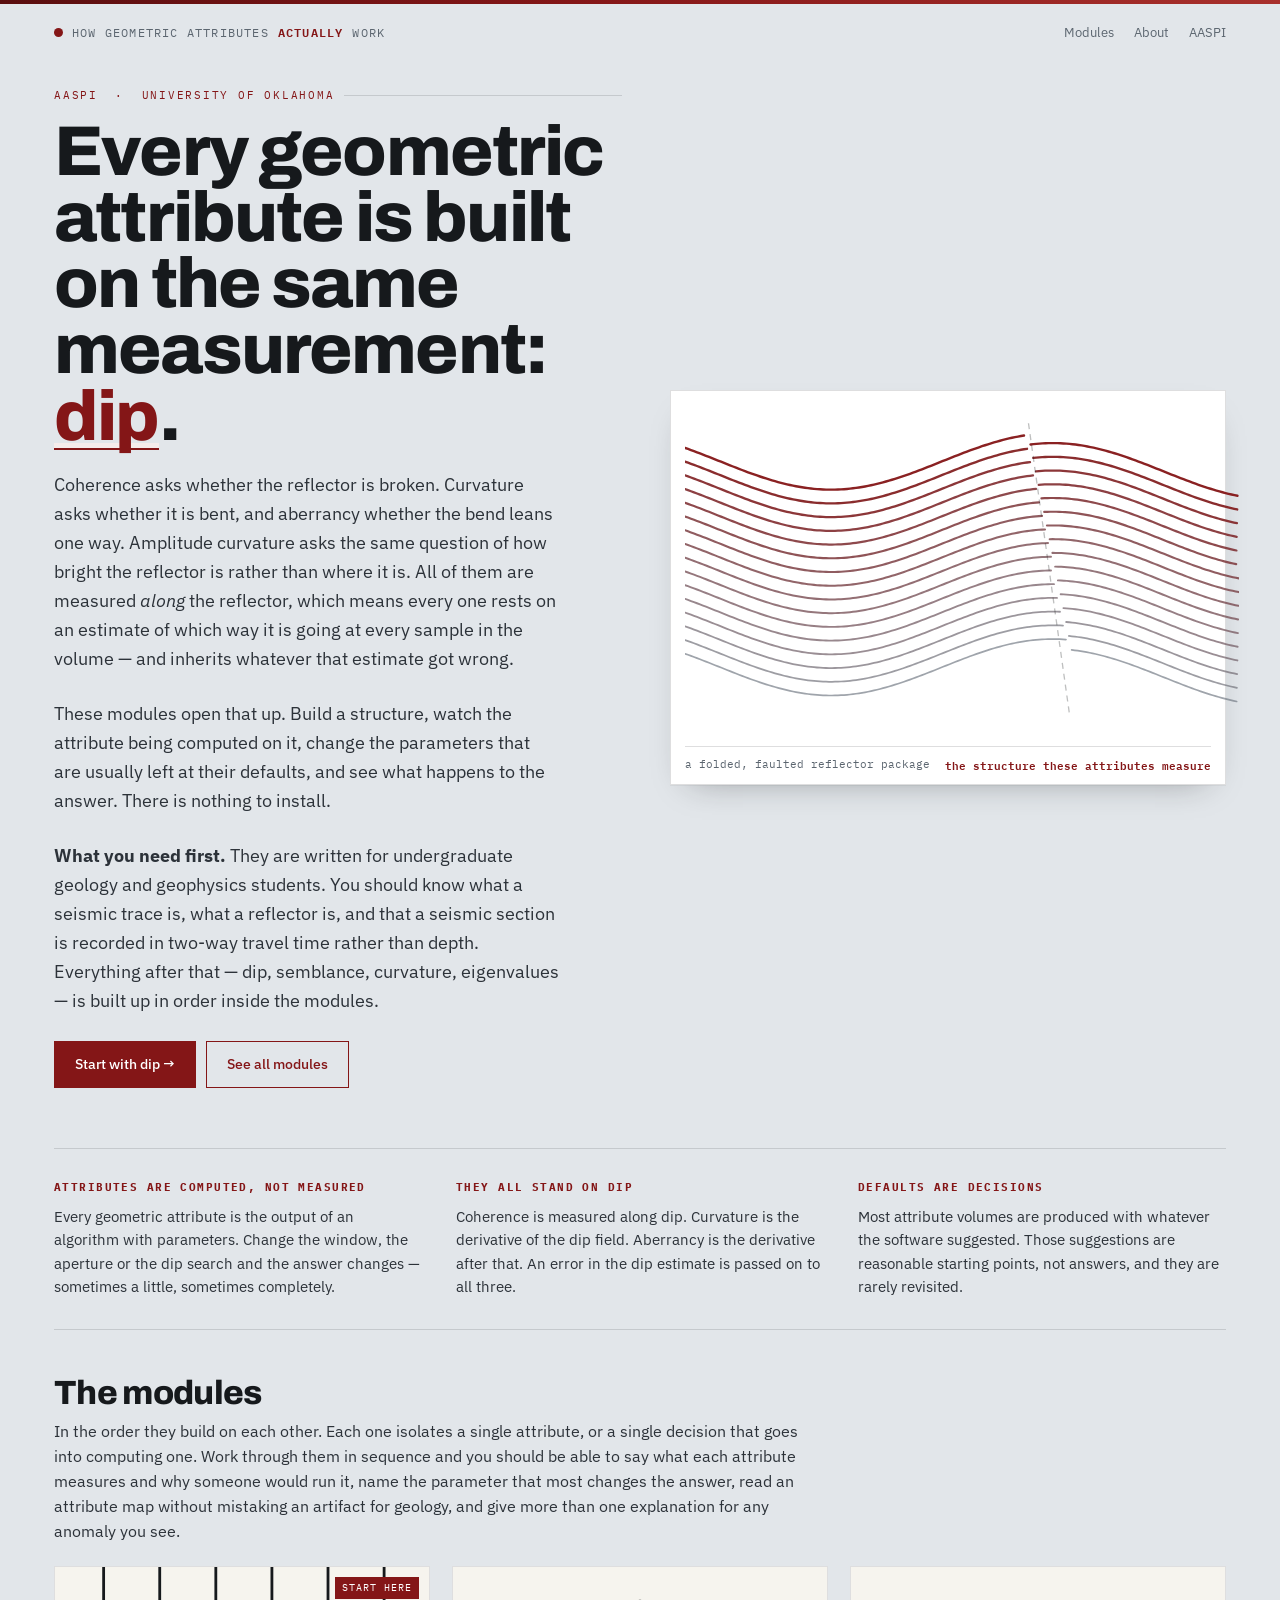
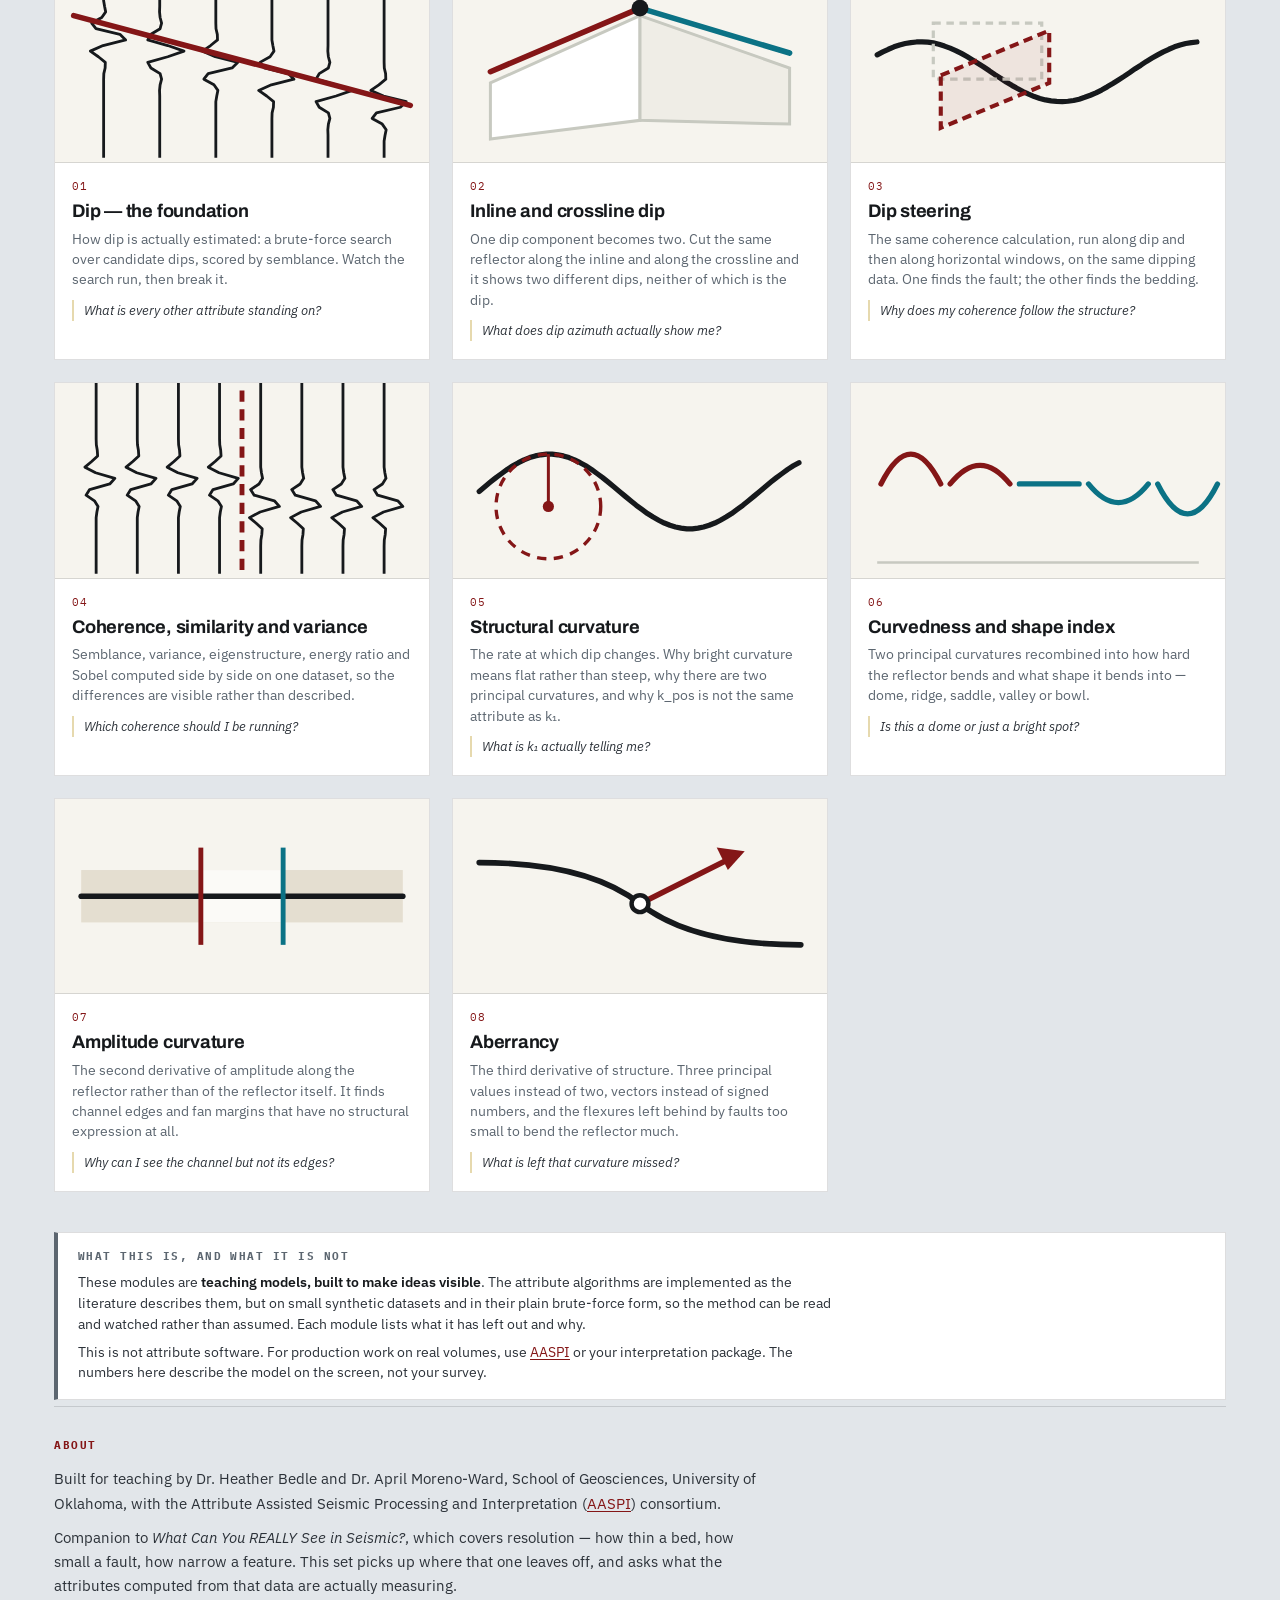
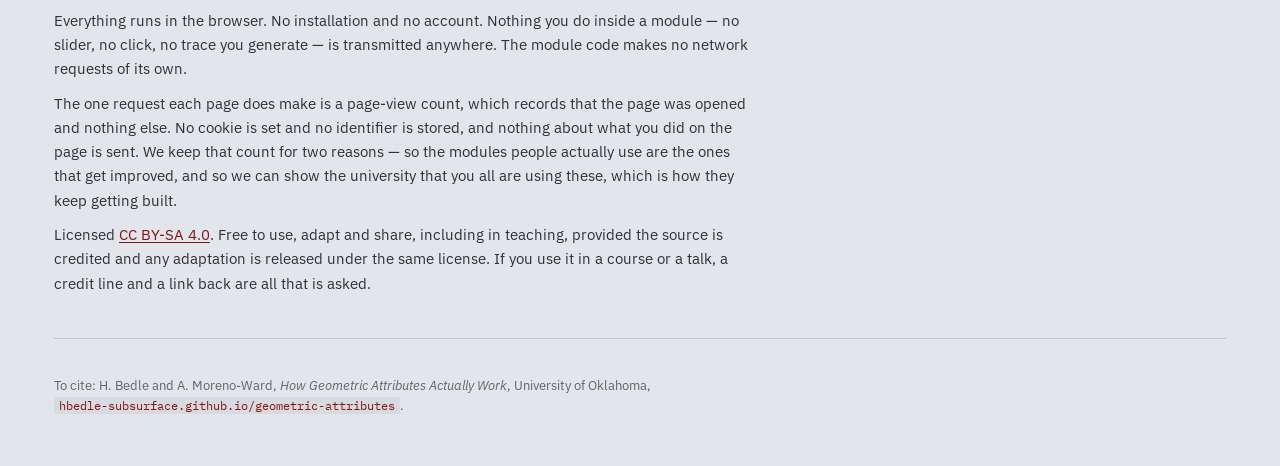
==== commit 30606627: "Add files via upload" ====
--- a/index.html
+++ b/index.html
@@ -60,8 +60,7 @@
     </div>
     <div>
       <h3>They all stand on dip</h3>
-      <p>Coherence is measured along dip. Curvature is the derivative of the dip field. Aberrancy is the
-        derivative after that. Errors in dip do not stay in dip.</p>
+      <p>Coherence is measured along dip. Curvature is the derivative of the dip field. Aberrancy is the derivative after that. An error in the dip estimate is passed on to all three.</p>
     </div>
     <div>
       <h3>Defaults are decisions</h3>
--- a/assets/style.css
+++ b/assets/style.css
@@ -687,25 +687,40 @@
 }
 .tabhint b { color: var(--crimson); font-weight: 600; }
 
+/* The tab strip has to hold up to eleven tabs. It wraps rather than
+   scrolling, because a tab that has scrolled out of sight is a tab nobody
+   knows exists. Two things keep the wrap from looking like a mistake:
+   row-gap, so a second row sits clear of the first rather than jammed against
+   it, and the metrics below, which are tight enough that eleven tabs fit on
+   one line at an ordinary desktop width. The crimson rule is drawn under the
+   whole strip, so it lands beneath the last row wherever that falls. */
 .tabs {
-  display: flex; flex-wrap: wrap; gap: 3px;
+  display: flex; flex-wrap: wrap; gap: 4px 2px;
   border-bottom: 2px solid var(--crimson); margin: 0;
   position: sticky; top: 0; z-index: 29; background: var(--paper);
   padding-top: 14px;
 }
 .tabs button {
-  font-family: var(--body); font-size: 12.5px; padding: 9px 12px 8px;
+  font-family: var(--body); font-size: 12px; padding: 8px 9px 7px;
   background: var(--cream); color: var(--slate); cursor: pointer;
   border: 1px solid var(--rule); border-bottom: 0;
   border-top: 3px solid transparent;
   white-space: nowrap; position: relative; top: 1px;
 }
+/* Below about 1100px eleven tabs cannot fit however tight the metrics are,
+   so give up the numbering prefix rather than the tab. */
+@media (max-width: 1100px) {
+  .tabs button { font-size: 11.5px; padding: 7px 7px 6px; }
+}
 .tabs button:hover { color: var(--ink); background: #fff; }
 .tabs button[aria-selected="true"] {
   background: var(--panel); color: var(--crimson); font-weight: 600;
   border-top-color: var(--crimson); top: 0; padding-bottom: 10px;
 }
-.tabs .gap { flex: 1 0 14px; border: 0; background: none; pointer-events: none; }
+/* The spacer separating the numbered steps from the reference tabs. It gives
+   up its width first when the strip is tight, so it never costs a tab a place
+   on the line. */
+.tabs .gap { flex: 1 1 0; min-width: 0; border: 0; background: none; pointer-events: none; }
 
 .tabpane {
   background: var(--panel); border: 1px solid var(--rule); border-top: 0;
